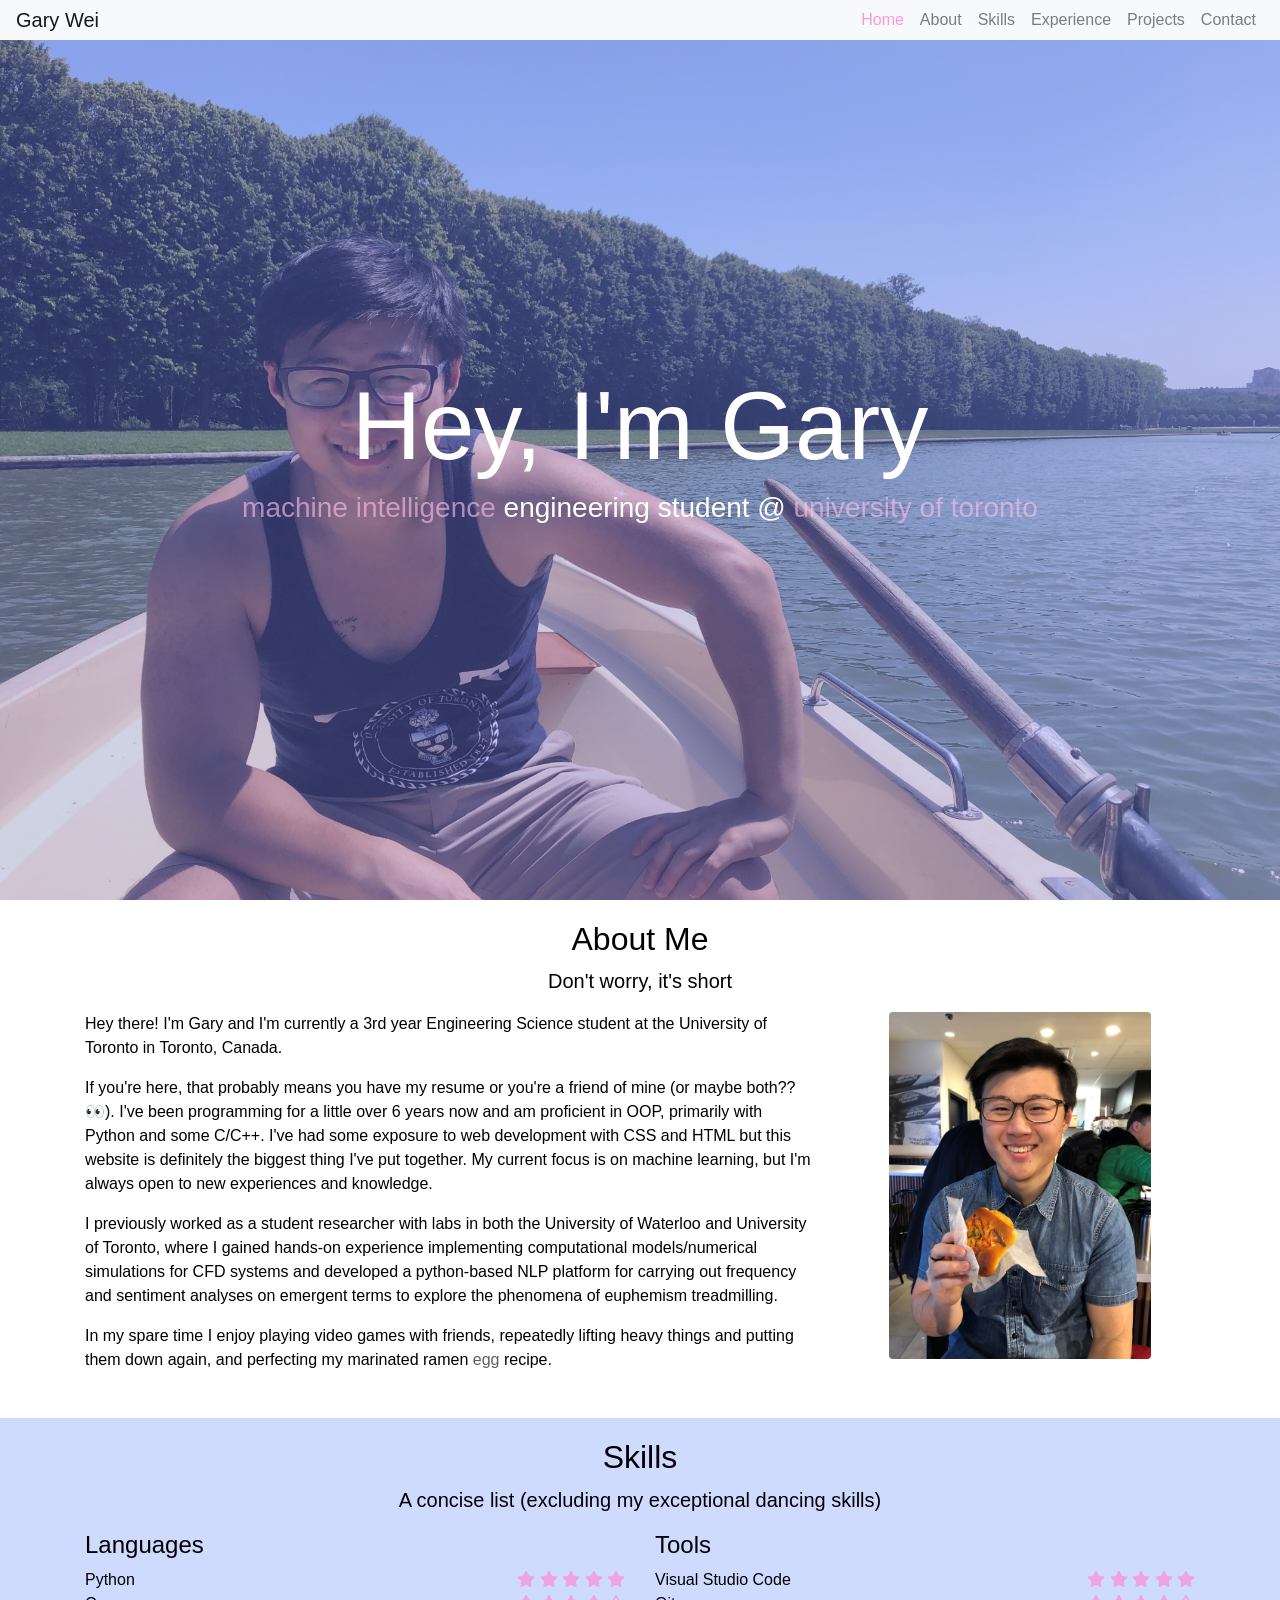
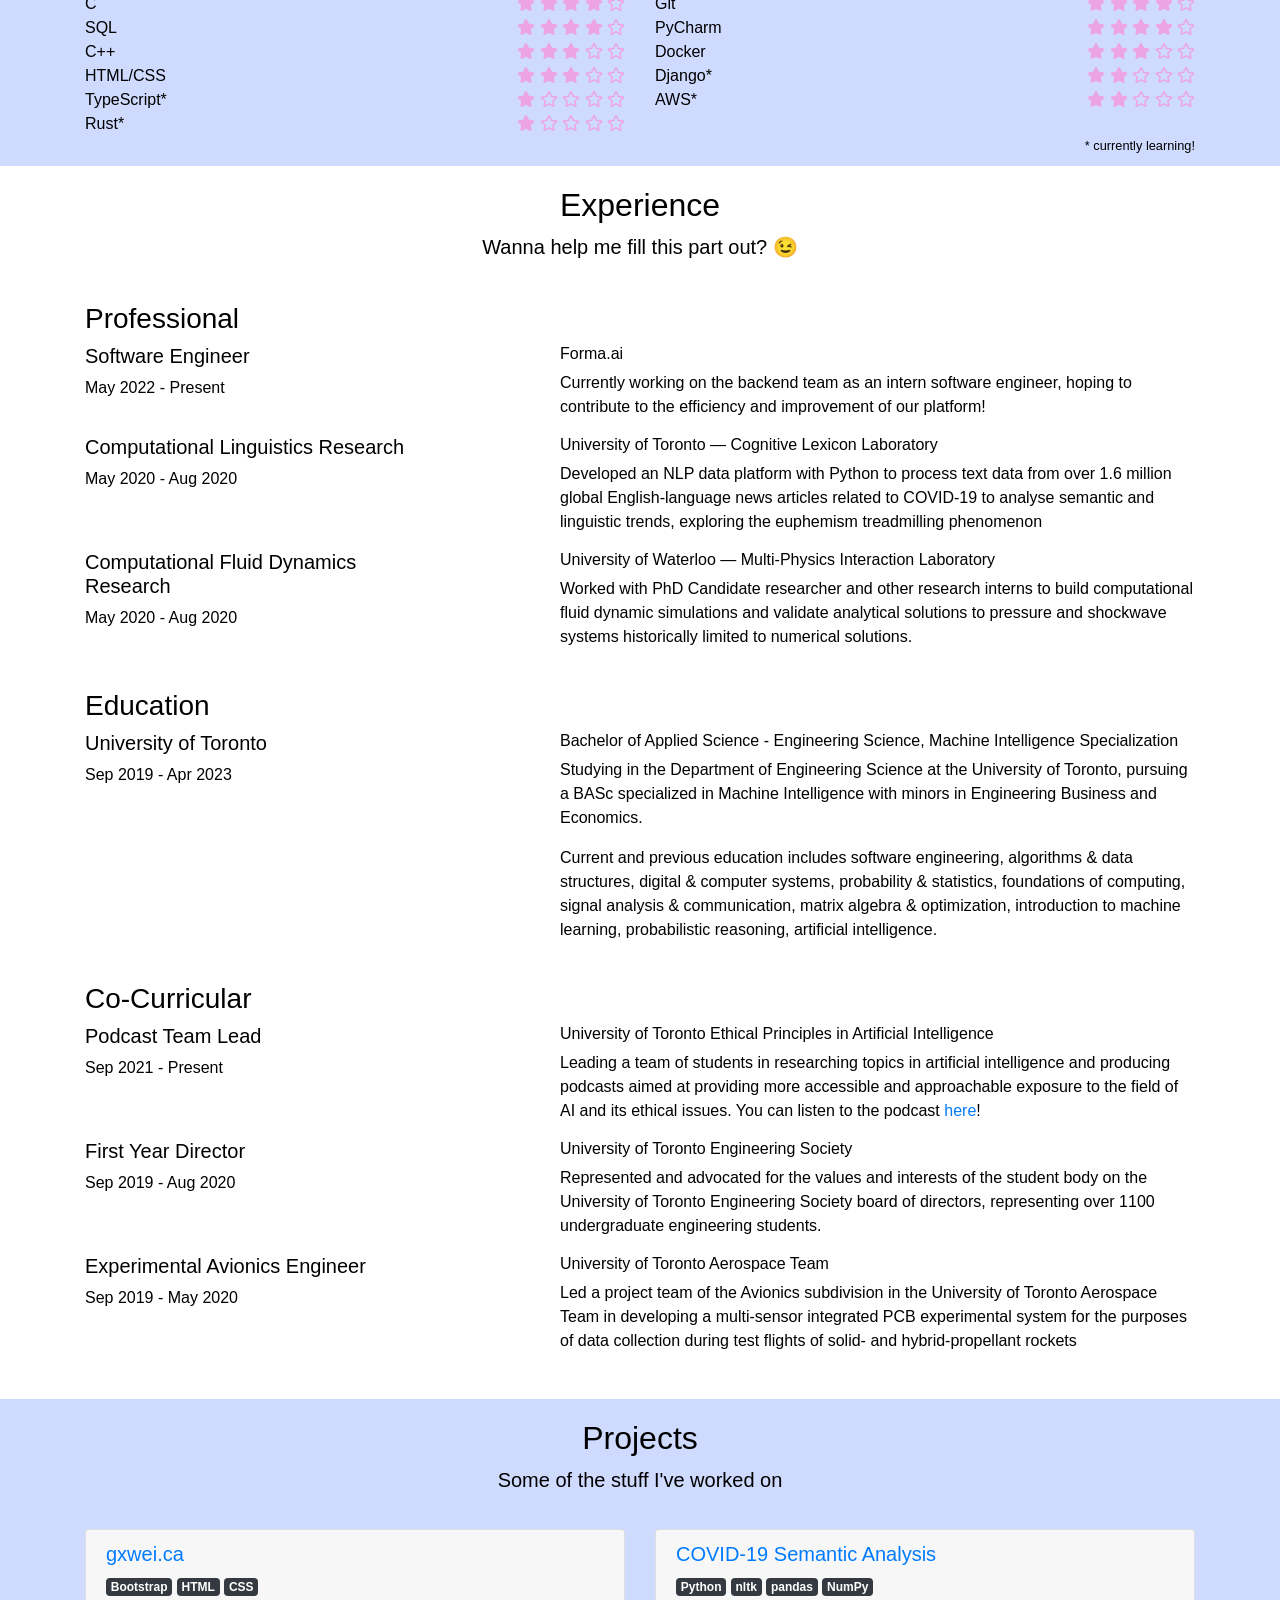
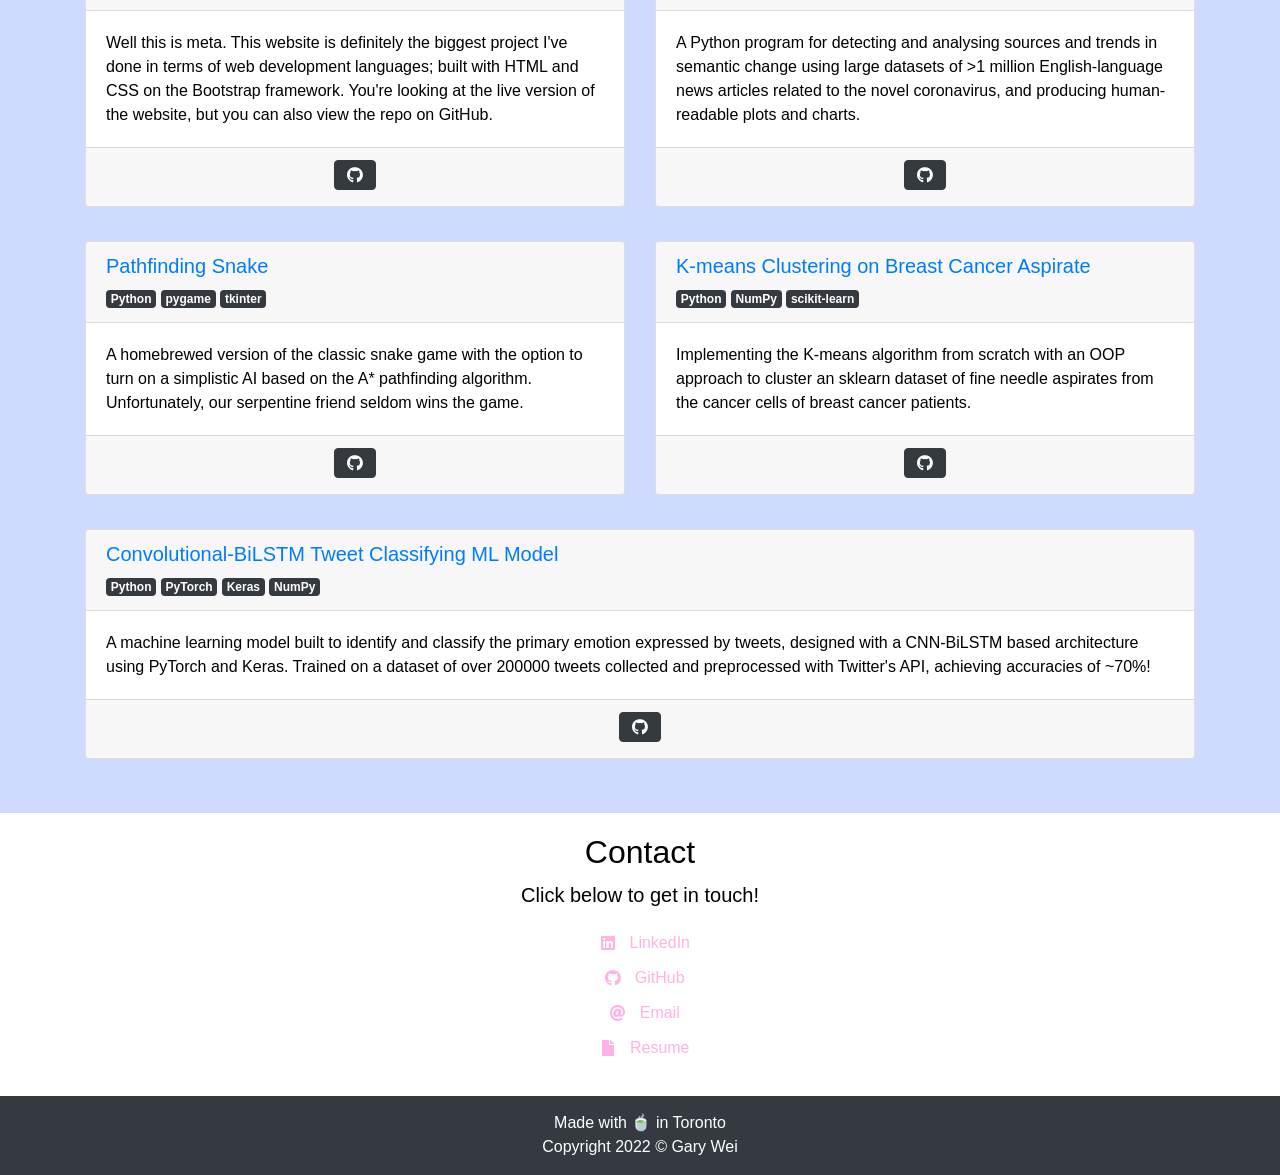
==== index.html @ 9d5b064c "egg test" ====
<html lang="en">

<head>
    <meta charset="utf-8">
    <meta name="viewport" content="width=device-width, initial-scale=1, shrink-to-fit=no">

    <link rel="stylesheet" href="https://stackpath.bootstrapcdn.com/bootstrap/4.4.1/css/bootstrap.min.css" integrity="sha384-Vkoo8x4CGsO3+Hhxv8T/Q5PaXtkKtu6ug5TOeNV6gBiFeWPGFN9MuhOf23Q9Ifjh" crossorigin="anonymous">

    <link rel="stylesheet" href="https://use.fontawesome.com/releases/v5.12.1/css/all.css" integrity="sha384-v8BU367qNbs/aIZIxuivaU55N5GPF89WBerHoGA4QTcbUjYiLQtKdrfXnqAcXyTv" crossorigin="anonymous">
    <link rel="stylesheet" type="text/css" href="style.css">
    <link rel="icon" href="assets/images/icon.png">
    <script type="text/javascript">
        window.onload = function() {
            $('.nav-link').click(function(){    
                var divId = $(this).attr('href');
                $('html, body').animate({
                    scrollTop: $(divId).offset().top - 54
                }, 1);
            });
            return false;
          }
    </script>
    <title>Gary Wei</title>
</head>

<body data-spy="scroll" data-target=".navbar" data-offset="80" class="vsc-initialized">
    <!-- NAVBAR -->

    <nav class="navbar navbar-light bg-light fixed-top navbar-expand-sm py-0" id="navbar">
        <a class="navbar-brand" href="#home">Gary Wei</a>

        <button class="navbar-toggler ml-auto custom-toggler" style="border-color: #cccccc00;" type="button" data-toggle="collapse" data-target="#navbarMenuContent" aria-controls="navbarSupportedContent" aria-expanded="false" aria-label="Toggle navigation">
            <span class="navbar-toggler-icon"></span>
        </button>

        <div class="collapse navbar-collapse" id="navbarMenuContent">
            <ul class="navbar-nav ml-auto">
                <li class="nav-item" data-toggle="collapse" data-target=".navbar-collapse.show">
                    <a class="nav-link active" href="#home">Home</a>
                </li>
                <li class="nav-item" data-toggle="collapse" data-target=".navbar-collapse.show">
                    <a class="nav-link" href="#about">About</a>
                </li>
                <li class="nav-item" data-toggle="collapse" data-target=".navbar-collapse.show">
                    <a class="nav-link" href="#skills">Skills</a>
                </li>
                <li class="nav-item" data-toggle="collapse" data-target=".navbar-collapse.show">
                    <a class="nav-link" href="#experience">Experience</a>
                </li>
                <li class="nav-item" data-toggle="collapse" data-target=".navbar-collapse.show">
                    <a class="nav-link" href="#projects">Projects</a>
                </li>
                <li class="nav-item" data-toggle="collapse" data-target=".navbar-collapse.show">
                    <a class="nav-link" href="#contact">Contact</a>
                </li>
            </ul>
        </div>
    </nav>

    <!-- HOME -->
    <div class="jumbotron-fluid text-center vh-100 d-flex align-items-center" id="home">
        <div class="container">
            <h1 class="display-1">Hey, I'm Gary</h1>
            <h3><a href="https://engsci.utoronto.ca/program/majors/machine-intelligence/" target="_blank">machine intelligence
            </a> engineering student @ <a href="https://www.utoronto.ca/" target="_blank">university of toronto</a></h3>
        </div>
    </div>
    
    <!-- ABOUT -->
    <div class="background-white">
        <div class="spacer background-white"></div>
        <div class="container content-container" id="about">
            <h2 class="text-center">About Me</h2>
            <p class="lead text-center" id="about-blurb">Don't worry, it's short</p>

            <div class="row">
                <div class="col-md-8">
                    <p>
                        Hey there! I'm Gary and I'm currently a 3rd year
                        Engineering Science student at the University of Toronto in Toronto, Canada.
                    </p>
                    <p>
                        If you're here, that probably means you have my resume or you're a 
                        friend of mine (or maybe both?? 👀). I've been programming for a little 
                        over 6 years now and am proficient in OOP, primarily with Python and some C/C++.
                        I've had some exposure to web development with CSS and HTML but this 
                        website is definitely the biggest thing I've put together. My current focus
                        is on machine learning, but I'm always open to new experiences and knowledge.
                    </p>
                    <p>
                        I previously worked as a student researcher with labs in both the University 
                        of Waterloo and University of Toronto, where I gained hands-on experience 
                        implementing computational models/numerical simulations for CFD systems and 
                        developed a python-based NLP platform for carrying out frequency and sentiment
                        analyses on emergent terms to explore the phenomena of euphemism treadmilling.
                    </p>
                    <p id="egg_text">
                        In my spare time I enjoy playing video games with friends, repeatedly 
                        lifting heavy things and putting them down again, and perfecting my marinated
                        ramen 
                        <a title="egg" href="egg">
                            egg
                        </a> 
                        recipe.
                    </p>
                </div>
                
                <div class="col-md-4">
                    <img class="img-fluid rounded mx-auto d-block" src="assets/images/me.jpg" alt="Me" width="75%">
                </div>
            </div>
        </div>
    </div>
    
    <!-- SKILLS -->
    <div class="background-offwhite">
        <div class="spacer background-offwhite"></div>
        <div class="container content-container" id="skills">
            <h2 class="text-center">Skills</h2>
            <p class="lead text-center" id="skills-blurb">A concise list (excluding my exceptional dancing skills)</p>
            
            <div class="row">
                <div class="col-md-6">
                    <h4>Languages</h4>
                    <ul>
                        <li>Python
                            <span class="skills-stars">
                                <i class="fas fa-star"></i>
                                <i class="fas fa-star"></i>
                                <i class="fas fa-star"></i>
                                <i class="fas fa-star"></i>
                                <i class="fas fa-star"></i>
                            </span>
                        </li>
                        <li>C
                            <span class="skills-stars">
                                <i class="fas fa-star"></i>
                                <i class="fas fa-star"></i>
                                <i class="fas fa-star"></i>
                                <i class="fas fa-star"></i>
                                <i class="far fa-star"></i>
                            </span>
                        </li>
                        <li>SQL
                            <span class="skills-stars">
                                <i class="fas fa-star"></i>
                                <i class="fas fa-star"></i>
                                <i class="fas fa-star"></i>
                                <i class="fas fa-star"></i>
                                <i class="far fa-star"></i>
                            </span>
                        </li>
                        <li>C++
                            <span class="skills-stars">
                                <i class="fas fa-star"></i>
                                <i class="fas fa-star"></i>
                                <i class="fas fa-star"></i>
                                <i class="far fa-star"></i>
                                <i class="far fa-star"></i>
                            </span>
                        </li>
                        <li>HTML/CSS
                            <span class="skills-stars">
                                <i class="fas fa-star"></i>
                                <i class="fas fa-star"></i>
                                <i class="fas fa-star"></i>
                                <i class="far fa-star"></i>
                                <i class="far fa-star"></i>
                            </span>
                        </li>
                        <li>TypeScript*
                            <span class="skills-stars">
                                <i class="fas fa-star"></i>
                                <i class="far fa-star"></i>
                                <i class="far fa-star"></i>
                                <i class="far fa-star"></i>
                                <i class="far fa-star"></i>
                            </span>
                        </li>
                        <li>Rust*
                            <span class="skills-stars">
                                <i class="fas fa-star"></i>
                                <i class="far fa-star"></i>
                                <i class="far fa-star"></i>
                                <i class="far fa-star"></i>
                                <i class="far fa-star"></i>
                            </span>
                        </li>
                    </ul>
                </div>
                <div class="col-md-6">
                    <h4>Tools</h4>
                    <ul>
                        <li>Visual Studio Code
                            <span class="skills-stars">
                                <i class="fas fa-star"></i>
                                <i class="fas fa-star"></i>
                                <i class="fas fa-star"></i>
                                <i class="fas fa-star"></i>
                                <i class="fas fa-star"></i>
                            </span>
                        </li>
                        <li>Git
                            <span class="skills-stars">
                                <i class="fas fa-star"></i>
                                <i class="fas fa-star"></i>
                                <i class="fas fa-star"></i>
                                <i class="fas fa-star"></i>
                                <i class="far fa-star"></i>
                            </span>
                        </li>
                        <li>PyCharm
                            <span class="skills-stars">
                                <i class="fas fa-star"></i>
                                <i class="fas fa-star"></i>
                                <i class="fas fa-star"></i>
                                <i class="fas fa-star"></i>
                                <i class="far fa-star"></i>
                            </span>
                        </li>
                        <li>Docker
                            <span class="skills-stars">
                                <i class="fas fa-star"></i>
                                <i class="fas fa-star"></i>
                                <i class="fas fa-star"></i>
                                <i class="far fa-star"></i>
                                <i class="far fa-star"></i>
                            </span>
                        </li>
                        <li>Django*
                            <span class="skills-stars">
                                <i class="fas fa-star"></i>
                                <i class="fas fa-star"></i>
                                <i class="far fa-star"></i>
                                <i class="far fa-star"></i>
                                <i class="far fa-star"></i>
                            </span>
                        </li>
                        <li>AWS*
                            <span class="skills-stars">
                                <i class="fas fa-star"></i>
                                <i class="fas fa-star"></i>
                                <i class="far fa-star"></i>
                                <i class="far fa-star"></i>
                                <i class="far fa-star"></i>
                            </span>
                        </li>
                    </ul>
                </div>
            </div>
            <small class="float-right">* currently learning!</small>
        </div>
    </div>
    
    <!-- EXPERIENCE -->
    <div class="background-white">
        <div class="spacer background-white"></div>
        <div class="container content-container" id="experience">
            <!-- <h1> </h1>
            <h2> </h2> -->
            <h2 class="text-center">Experience</h2>
            <p class="lead text-center" id="experience-blurb">Wanna help me fill this part out? 😉</p>
            
            <br>
            <h3>Professional</h3>
            <div class="row">
                <div class="col-4">
                    <h5>Software Engineer</h5>
                    <p>May 2022 - Present</p>
                </div>
                <div class="col-1"></div>
                <div class="col-7">
                    <h6>Forma.ai</h6>
                    <p>
                        Currently working on the backend team as an intern software engineer, hoping to contribute to the efficiency and improvement of our platform!
                    </p>
                </div>
            </div>
            <div class="row">
                <div class="col-4">
                    <h5>Computational Linguistics Research</h5>
                    <p>May 2020 - Aug 2020</p>
                </div>
                <div class="col-1"></div>
                <div class="col-7">
                    <h6>University of Toronto — Cognitive Lexicon Laboratory</h6>
                    <p>
                        Developed an NLP data platform with Python to process text data 
                        from over 1.6 million global English-language news articles related to 
                        COVID-19 to analyse semantic and linguistic trends, exploring the euphemism
                        treadmilling phenomenon
                    </p>
                </div>
            </div>
            <div class="row">
                <div class="col-4">
                    <h5>Computational Fluid Dynamics Research</h5>
                    <p>May 2020 - Aug 2020</p>
                </div>
                <div class="col-1"></div>
                <div class="col-7">
                    <h6>University of Waterloo — Multi-Physics Interaction Laboratory</h6>
                    <p>
                        Worked with PhD Candidate researcher and other research interns to build 
                        computational fluid dynamic simulations and validate analytical solutions 
                        to pressure and shockwave systems historically limited to numerical solutions.
                    </p>
                </div>
            </div>
            
            <br>
            <h3>Education</h3>
            <div class="row">
                <div class="col-4">
                    <h5>University of Toronto</h5>
                    <p>Sep 2019 - Apr 2023</p>
                </div>
                <div class="col-1"></div>
                <div class="col-7">
                    <h6>Bachelor of Applied Science - Engineering Science, Machine Intelligence Specialization</h6>
                    <p>
                        Studying in the Department of Engineering Science at the University of 
                        Toronto, pursuing a BASc specialized in Machine Intelligence with minors in Engineering Business and Economics.
                    </p>
                    <P>    
                        Current and previous education includes software engineering,
                        algorithms & data structures, digital & computer systems, probability & statistics, foundations of computing, signal analysis & communication, matrix algebra & optimization, introduction to machine learning, probabilistic reasoning, artificial intelligence.
                    </p>
                </div>
            </div>

            <br>
            <h3>Co-Curricular</h3>
            <div class="row">
                <div class="col-4">
                    <h5>Podcast Team Lead</h5>
                    <p>Sep 2021 - Present</p>
                </div>
                <div class="col-1"></div>
                <div class="col-7">
                    <h6>University of Toronto Ethical Principles in Artificial Intelligence</h6>
                    <p>
                        Leading a team of students in researching topics in artificial intelligence and producing podcasts aimed at providing more accessible  and approachable exposure to the field of AI and its ethical issues. You can listen to the podcast <a href="https://anchor.fm/epai2">here</a>!
                    </p>
                </div>
            </div>
            <div class="row">
                <div class="col-4">
                    <h5>First Year Director</h5>
                    <p>Sep 2019 - Aug 2020</p>
                </div>
                <div class="col-1"></div>
                <div class="col-7">
                    <h6>University of Toronto Engineering Society</h6>
                    <p>
                        Represented and advocated for the values and interests of the student 
                        body on the University of Toronto Engineering Society board of directors, 
                        representing over 1100 undergraduate engineering students.
                    </p>
                </div>
            </div>
            <div class="row">
                <div class="col-4">
                    <h5>Experimental Avionics Engineer</h5>
                    <p>Sep 2019 - May 2020</p>
                </div>
                <div class="col-1"></div>
                <div class="col-7">
                    <h6>University of Toronto Aerospace Team</h6>
                    <p>
                        Led a project team of the Avionics subdivision in the University of Toronto 
                        Aerospace Team in developing a multi-sensor integrated PCB experimental 
                        system for the purposes of data collection during test flights of solid- 
                        and hybrid-propellant rockets
                    </p>
                </div>
            </div>
        </div>
    </div>
    
    <!-- PROJECTS -->
    <div class="background-offwhite">
        <div class="spacer background-offwhite"></div>
        <div class="container content-container" id="projects">
            <h2 class="text-center">Projects</h2>
            <p class="lead text-center" id="projects-blurb">Some of the stuff I've worked on</p>

                <br>
                <div class="row">
                    <div class="col-md">
                        <div class="classWithPad">
                            <div class="card">
                                <div class="card-header">
                                    <h5><a href="https://github.com/g-x-w/gxwei-ca">gxwei.ca</a></h5>
                                    <span class="badge badge-dark">Bootstrap</span>
                                    <span class="badge badge-dark">HTML</span>
                                    <span class="badge badge-dark">CSS</span>
                                </div>
                                <div class="card-body">
                                    <p class="card-text"> 
                                        Well this is meta. This website is definitely the biggest project
                                        I've done in terms of web development languages; built with HTML and CSS 
                                        on the Bootstrap framework. You're looking at the live version of the 
                                        website, but you can also view the repo on GitHub.
                                    </p>
                                </div>
                                <div class="card-footer">
                                    <p class="text-center">
                                        <a class="btn btn-dark" role="button" title="GitHub" href="https://https://github.com/g-x-w/gxwei-ca" target="_blank">
                                            <i class="fab fa-github"></i>
                                        </a>
                                    </p>
                                </div>
                            </div>
                        </div>
                    </div>
                    <br>
                    <div class="col-md">
                        <div class="classWithPad">
                            <div class="card">
                                <div class="card-header">
                                    <h5><a href="https://github.com/g-x-w/semantic_change_ID">COVID-19 Semantic Analysis</a></h5>
                                    <span class="badge badge-dark">Python</span>
                                    <span class="badge badge-dark">nltk</span>
                                    <span class="badge badge-dark">pandas</span>
                                    <span class="badge badge-dark">NumPy</span>
                                </div>
                                <div class="card-body">
                                    <p class="card-text"> 
                                        A Python program for detecting and analysing sources and trends
                                        in semantic change using large datasets of >1 million English-language
                                        news articles related to the novel coronavirus, and producing human-readable
                                        plots and charts.
                                        
                                    </p>
                                </div>
                                <div class="card-footer">
                                    <p class="text-center">
                                        <a class="btn btn-dark" role="button" title="GitHub" href="https://github.com/g-x-w/semantic_change_ID" target="_blank">
                                            <i class="fab fa-github"></i>
                                        </a>
                                    </p>
                                </div>
                            </div>
                        </div>
                    </div>
                </div>
                <br>
                <div class="row">
                    <div class="col-md">
                        <div class="classWithPad">
                            <div class="card">
                                <div class="card-header">
                                    <h5><a href="https://github.com/g-x-w/snek">Pathfinding Snake</a></h5>
                                    <span class="badge badge-dark">Python</span>
                                    <span class="badge badge-dark">pygame</span>
                                    <span class="badge badge-dark">tkinter</span>
                                </div>
                                <div class="card-body">
                                    <p class="card-text"> 
                                        A homebrewed version of the classic snake game with the option 
                                        to turn on a simplistic AI based on the A* pathfinding algorithm. 
                                        Unfortunately, our serpentine friend seldom wins the game.
                                    </p>
                                </div>
                                <div class="card-footer">
                                    <p class="text-center">
                                        <a class="btn btn-dark" role="button" title="GitHub" href="https://github.com/g-x-w/snek" target="_blank">
                                            <i class="fab fa-github"></i>
                                        </a>
                                    </p>
                                </div>
                            </div>
                        </div>
                    </div>
                <!-- </div> -->
                <br>
                <!-- <div class="row"> -->
                    <div class="col-md">
                        <div class="classWithPad">
                            <div class="card">
                                <div class="card-header">
                                    <h5><a href="https://github.com/g-x-w/k-means-breast-cancer">K-means Clustering on Breast Cancer Aspirate</a></h5>
                                    <span class="badge badge-dark">Python</span>
                                    <span class="badge badge-dark">NumPy</span>
                                    <span class="badge badge-dark">scikit-learn</span>
                                </div>
                                <div class="card-body">
                                    <p class="card-text"> 
                                        Implementing the K-means algorithm from scratch with an OOP approach 
                                        to cluster an sklearn dataset of fine needle aspirates from the cancer 
                                        cells of breast cancer patients.
                                    </p>
                                </div>
                                <div class="card-footer">
                                    <p class="text-center">
                                        <a class="btn btn-dark" role="button" title="GitHub" href="https://github.com/g-x-w/k-means-breast-cancer" target="_blank">
                                            <i class="fab fa-github"></i>
                                        </a>
                                    </p>
                                </div>
                            </div>
                        </div>
                    </div>
                </div>
                <br>
                <div class="row">
                    <div class="col-md">
                        <div class="classWithPad">
                            <div class="card">
                                <div class="card-header">
                                    <h5><a href="https://github.com/g-x-w/tweet_emoclass">Convolutional-BiLSTM Tweet Classifying ML Model</a></h5>
                                    <span class="badge badge-dark">Python</span>
                                    <span class="badge badge-dark">PyTorch</span>
                                    <span class="badge badge-dark">Keras</span>
                                    <span class="badge badge-dark">NumPy</span>
                                </div>
                                <div class="card-body">
                                    <p class="card-text"> 
                                        A machine learning model built to identify and classify the primary emotion expressed by tweets, designed with a CNN-BiLSTM based architecture using PyTorch and Keras. Trained on a dataset of over 200000 tweets collected and preprocessed with Twitter's API, achieving accuracies of ~70%!
                                    </p>
                                </div>
                                <div class="card-footer">
                                    <p class="text-center">
                                        <a class="btn btn-dark" role="button" title="GitHub" href="https://github.com/g-x-w/tweet_emoclass" target="_blank">
                                            <i class="fab fa-github"></i>
                                        </a>
                                    </p>
                                </div>
                            </div>
                        </div>
                    </div>
                </div>
                <br>
                    
            </div>
        </div>
    <!-- </div> -->
    
    <!-- CONTACT -->
    <div class="background-white">
        <div class="spacer background-white"></div>
        <div class="container content-container" id="contact">
            <h2 class="text-center">Contact</h2>
            <p class="lead text-center" id="contact-blurb">Click below to get in touch!</p>
            
            <div class="text-center">
                <a title="LinkedIn" href="https://www.linkedin.com/in/gary-wei/" target="_blank">
                    <i class="fab fa-linkedin"></i>
                    LinkedIn
                </a>
                <br>
                <a title="GitHub" href="https://github.com/g-x-w" target="_blank">
                    <i class="fab fa-github"></i>
                    GitHub
                </a>
                <br>
                <a title="Email" href="mailto:gary.wei@mail.utoronto.ca" target="_blank">
                    <i class="fas fa-at"></i>
                    Email
                </a>
                <br>
                <a title="Resume" href="files/Resume.pdf" target="_blank">
                    <i class="fas fa-file"></i>
                    Resume
                </a>
            </div>
        </div>
    </div>
    
    <!-- FOOTER -->
    <footer class="bg-dark">
        <div class="text-center footer-text">
            <p>Made with 🍵 in Toronto<br>Copyright 2022 © Gary Wei</p>
        </div>
    </footer>
    
    <script src="https://code.jquery.com/jquery-3.4.1.slim.min.js" integrity="sha384-J6qa4849blE2+poT4WnyKhv5vZF5SrPo0iEjwBvKU7imGFAV0wwj1yYfoRSJoZ+n" crossorigin="anonymous"></script>
    <script src="https://cdn.jsdelivr.net/npm/popper.js@1.16.0/dist/umd/popper.min.js" integrity="sha384-Q6E9RHvbIyZFJoft+2mJbHaEWldlvI9IOYy5n3zV9zzTtmI3UksdQRVvoxMfooAo" crossorigin="anonymous"></script>
    <script src="https://stackpath.bootstrapcdn.com/bootstrap/4.4.1/js/bootstrap.min.js" integrity="sha384-wfSDF2E50Y2D1uUdj0O3uMBJnjuUD4Ih7YwaYd1iqfktj0Uod8GCExl3Og8ifwB6" crossorigin="anonymous"></script>

</body>
</html>
---- style.css ----
html {
	scroll-behavior: smooth;
	scroll-padding-top: 54px;
}

body {
	background-color: #ffffff;
	color: #ffffff;
}

#home {
	color: #ffffff;
	background: linear-gradient(rgba(110, 120, 255, 0.33), rgba(110, 120, 255, 0.33)), url("assets/images/site.jpg");
	background-position: center center;
	background-size: cover;
	background-color: #7efff9e1;
}

@media (max-width:1230px) {
	#home {
		color: #ffffff;
		background: linear-gradient(rgba(110, 120, 255, 0.33), rgba(110, 120, 255, 0.33)), url("assets/images/site.jpg");
		background-position: center center;
		background-size: cover;
		background-color: #7efff9e1;
		background-position-x: 25%;
	}
}

.spacer {
	height: 5px;
	background-color: #000000;
}

#home a {
	color: #ffbce9a1; /* main subheading */
}

#egg_text a {
	color: #000000a1; /* egg */
}

.navbar-text {
    padding-top: 2px;
    padding-bottom: 2px;
}

.active {
	color: #fc61c8a1 !important;
}

.nav-link:hover {
	color: #fc61c8a1 !important;
}

.background-white {
	background-color: #ffffff;
	color: #000000;
}

.background-offwhite{
	background-color: #b3c4ffa1;
	color: #000000;
}

.spacer {
	min-height: 0px;
	background-color: #00000000;
}

.content-container {
	padding-top: 15px;
	padding-bottom: 30px;
}

#skills ul {
	list-style-type: none;
	padding: 0;
	margin: 0;
}

.skills-stars {
	float: right;
	color: #ff85d6a1;
}

#contact a {
	color: #ff85d6a1;
}

#contact i {
	color: #ff85d6a1;
	background-color: #ffffff;
	line-height: 35px;
	text-align: center;
	vertical-align: middle;
	width: 35px;
	height: 35px;
	border-radius: 5px;
	transition-duration: 0.4s;
	-webkit-transition-duration: 0.4s;
}

#contact a:hover {
	text-decoration: none;
}

#contact a:hover i {
	color: #ffffff;
	background-color: #ff85d6a1;
}

footer {
	position: absolute;
	width: 100%;
	color: #ffffff;
}

footer p {
	margin-top: 15px;
}

.classWithPad {
	padding-top: 10px;
}

.card-footer {
	padding-bottom: 0px !important;
}

#projects-blurb {
	padding: 0px !important;
	margin: 0px !important;
}
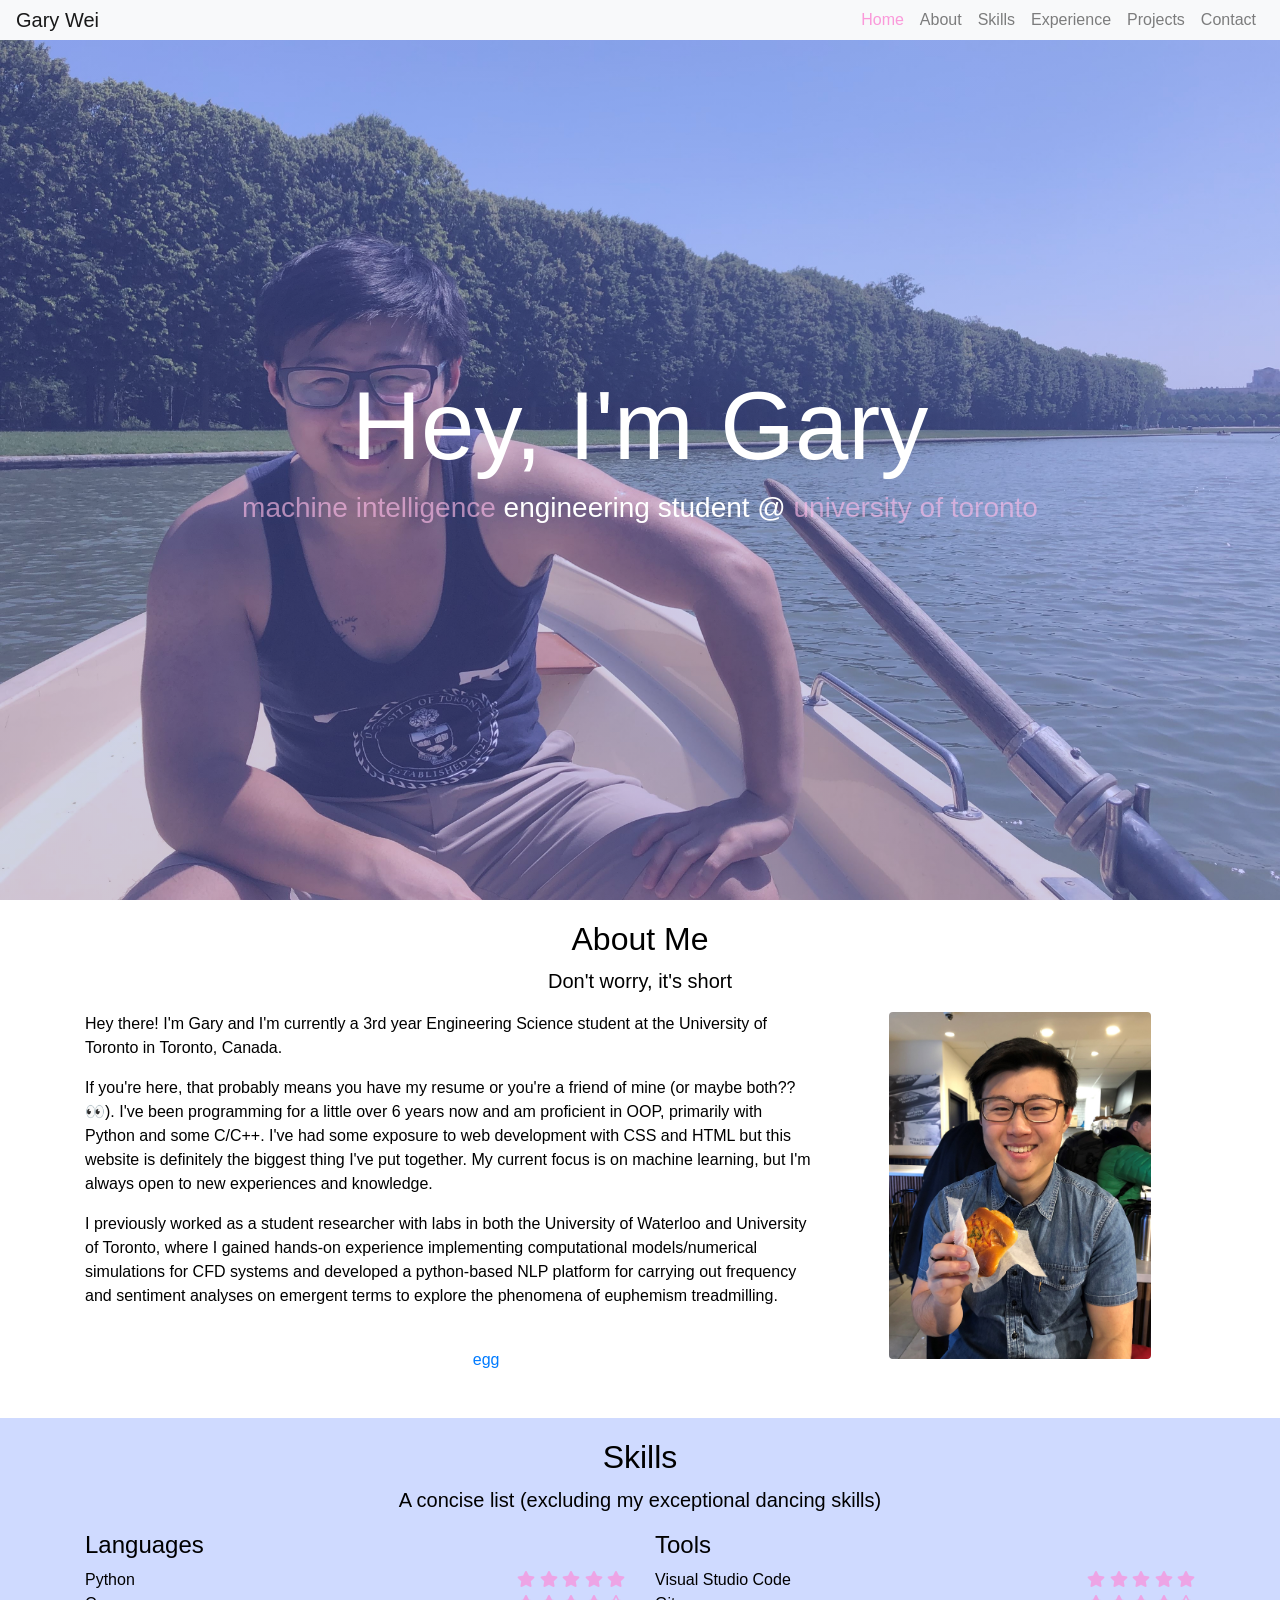
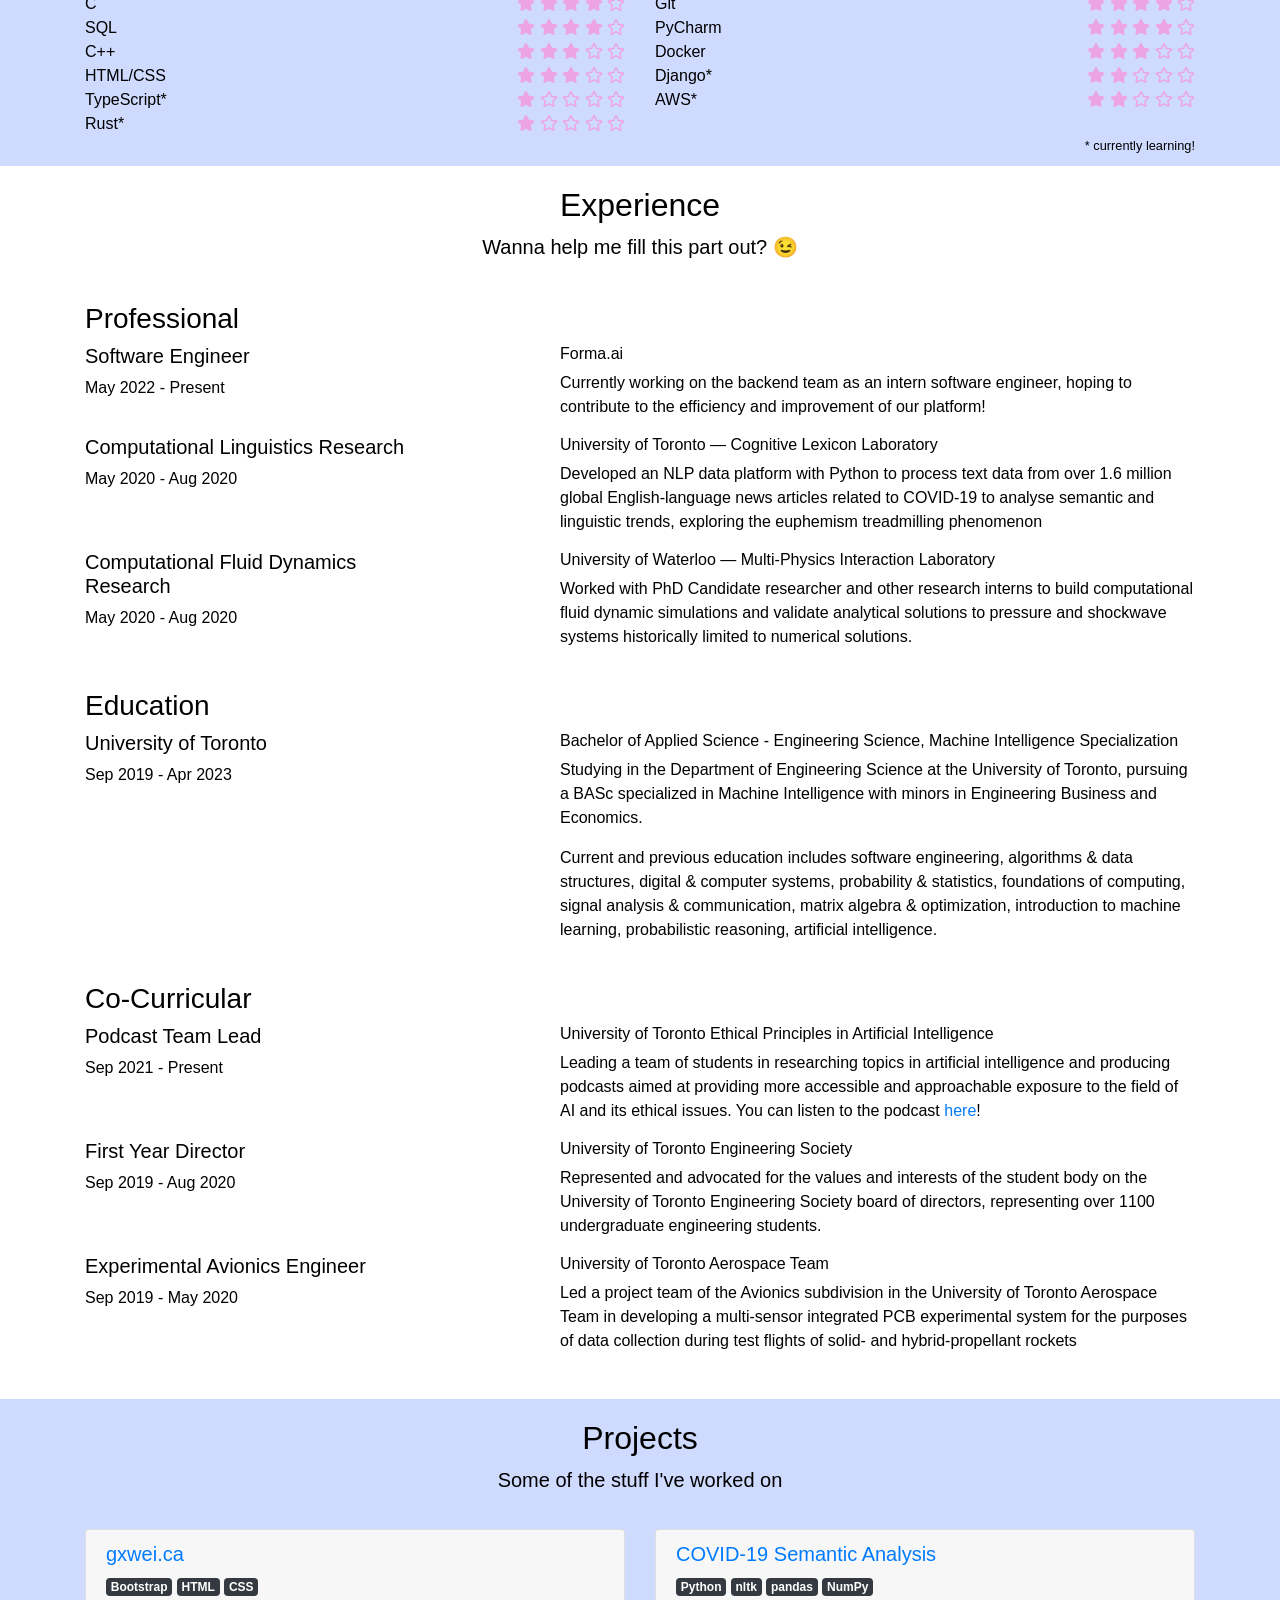
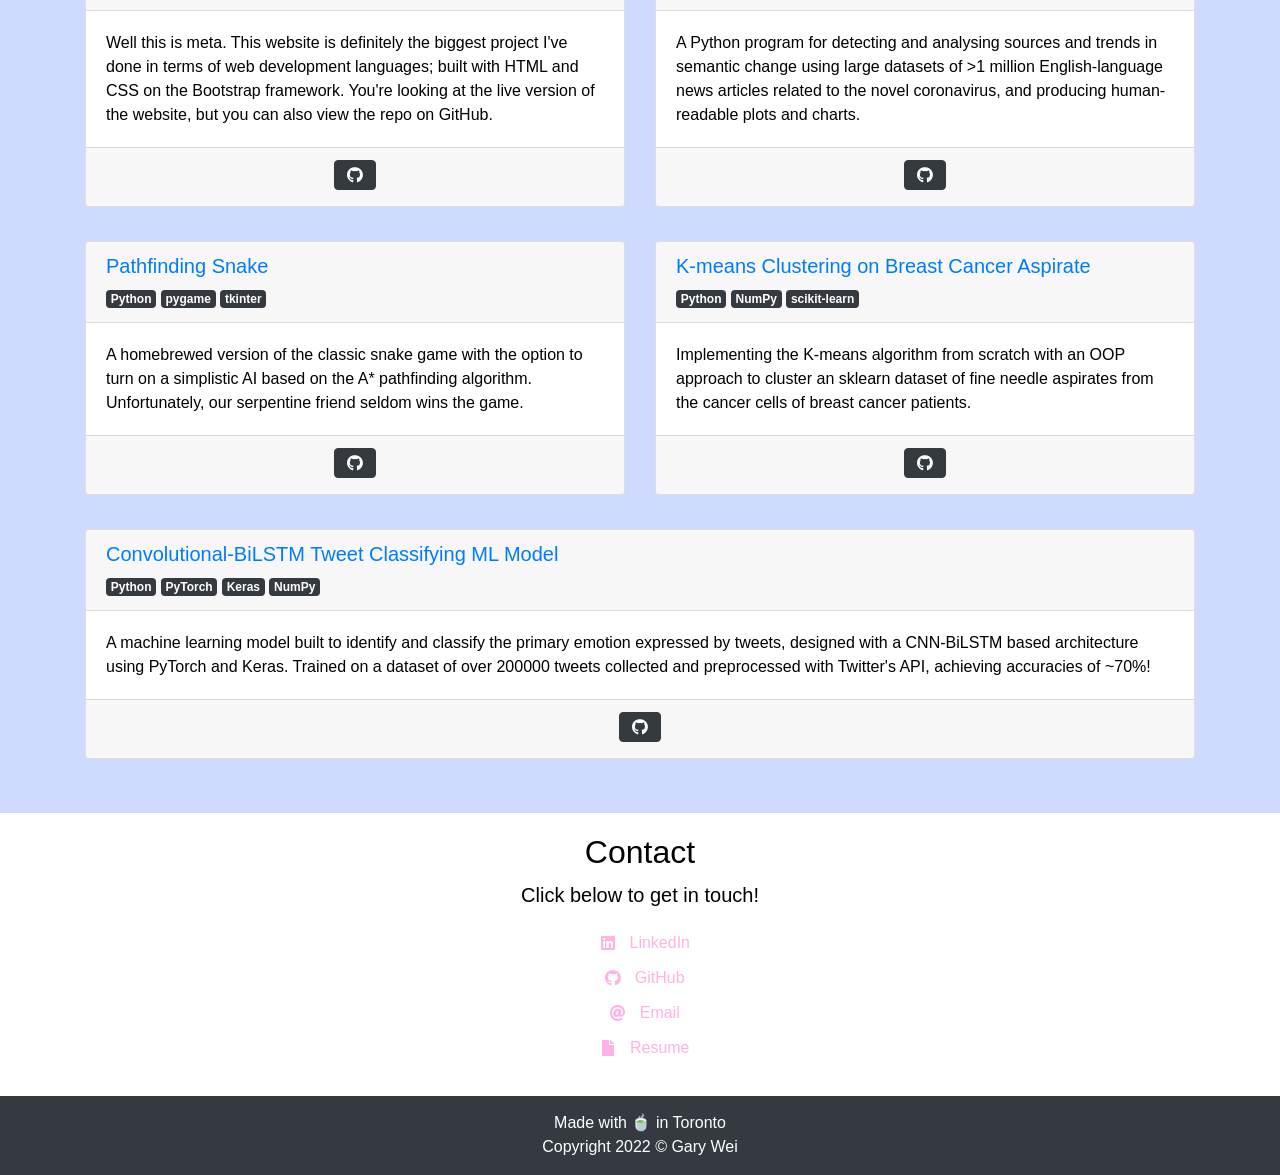
==== commit a1cd6a71: "egg test" ====
--- a/index.html
+++ b/index.html
@@ -3,9 +3,7 @@
 <head>
     <meta charset="utf-8">
     <meta name="viewport" content="width=device-width, initial-scale=1, shrink-to-fit=no">
-
     <link rel="stylesheet" href="https://stackpath.bootstrapcdn.com/bootstrap/4.4.1/css/bootstrap.min.css" integrity="sha384-Vkoo8x4CGsO3+Hhxv8T/Q5PaXtkKtu6ug5TOeNV6gBiFeWPGFN9MuhOf23Q9Ifjh" crossorigin="anonymous">
-
     <link rel="stylesheet" href="https://use.fontawesome.com/releases/v5.12.1/css/all.css" integrity="sha384-v8BU367qNbs/aIZIxuivaU55N5GPF89WBerHoGA4QTcbUjYiLQtKdrfXnqAcXyTv" crossorigin="anonymous">
     <link rel="stylesheet" type="text/css" href="style.css">
     <link rel="icon" href="assets/images/icon.png">
@@ -94,7 +92,7 @@
                         developed a python-based NLP platform for carrying out frequency and sentiment
                         analyses on emergent terms to explore the phenomena of euphemism treadmilling.
                     </p>
-                    <p id="egg_text">
+                    <p id="egg_text" style="color: #ff000000">
                         In my spare time I enjoy playing video games with friends, repeatedly 
                         lifting heavy things and putting them down again, and perfecting my marinated
                         ramen 
--- a/style.css
+++ b/style.css
@@ -36,7 +36,7 @@
 	color: #ffbce9a1; /* main subheading */
 }
 
-#egg_text a {
+egg_text a {
 	color: #000000a1; /* egg */
 }
 
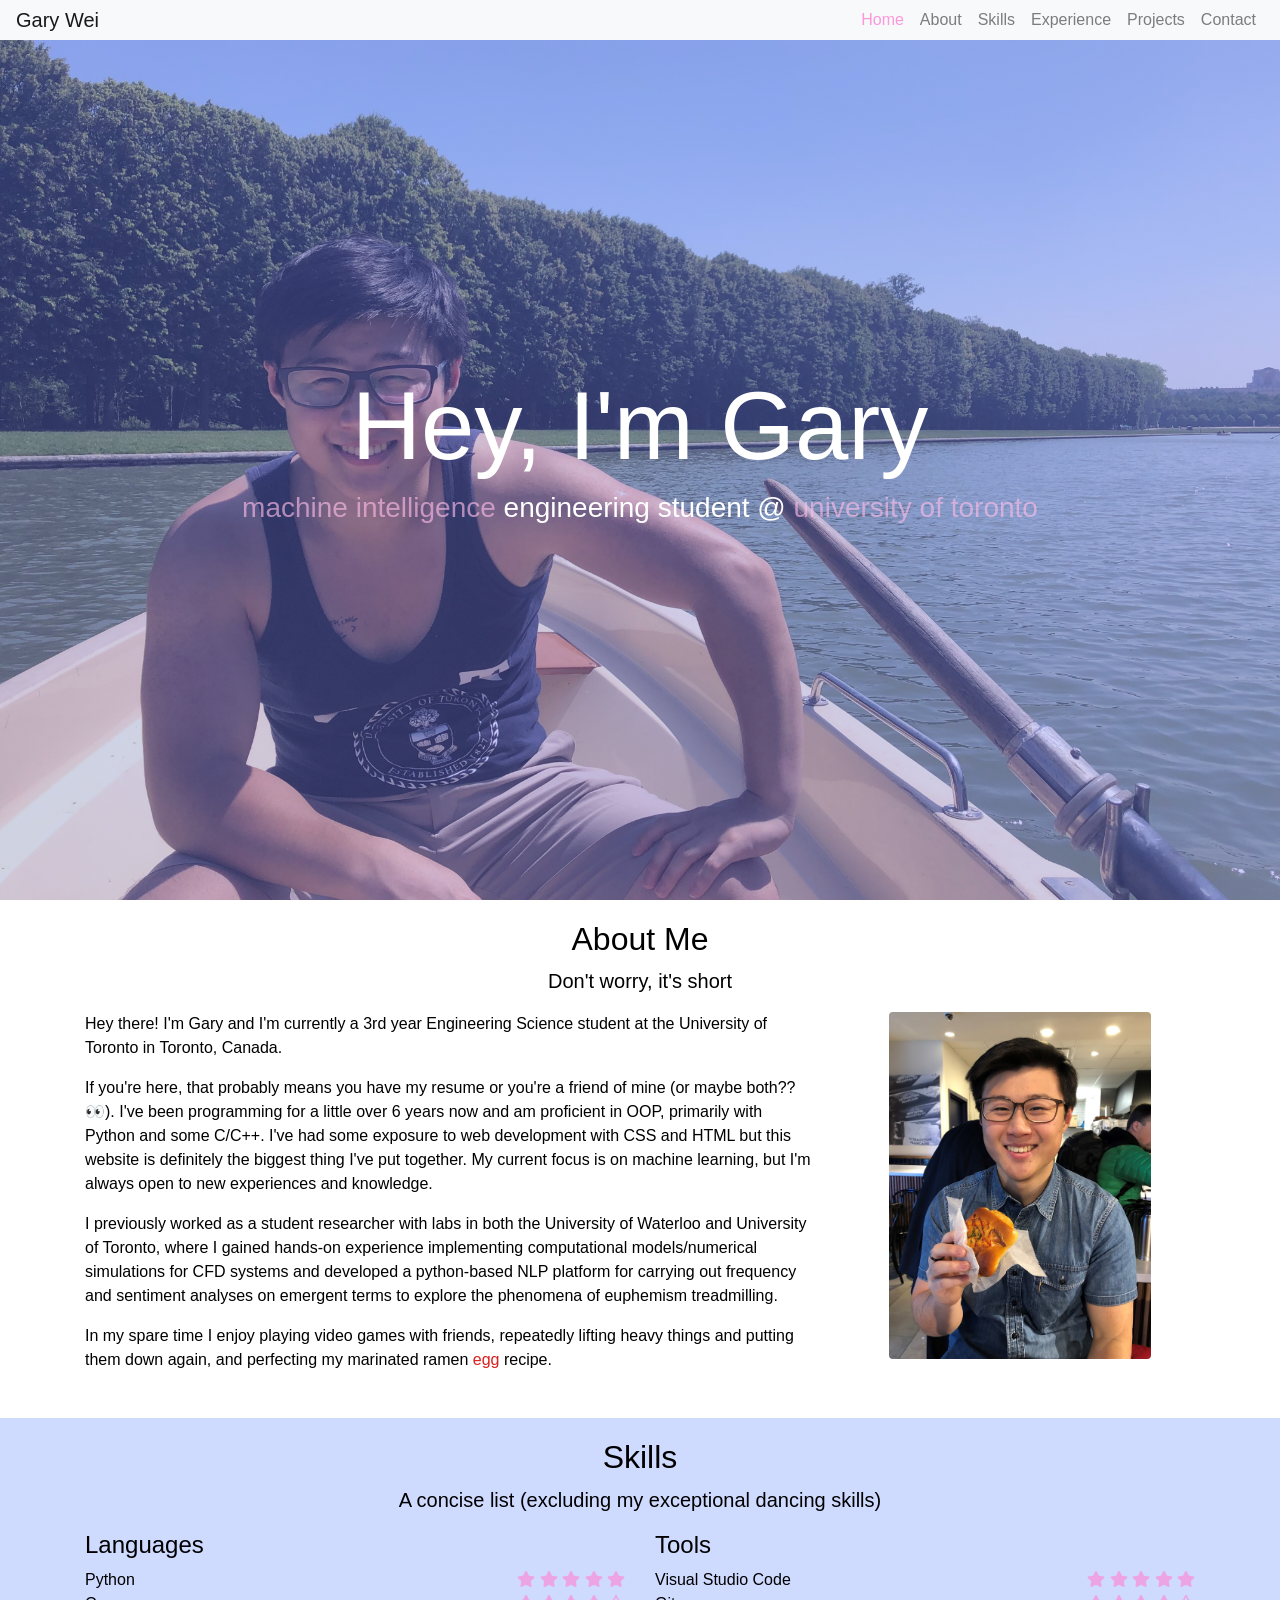
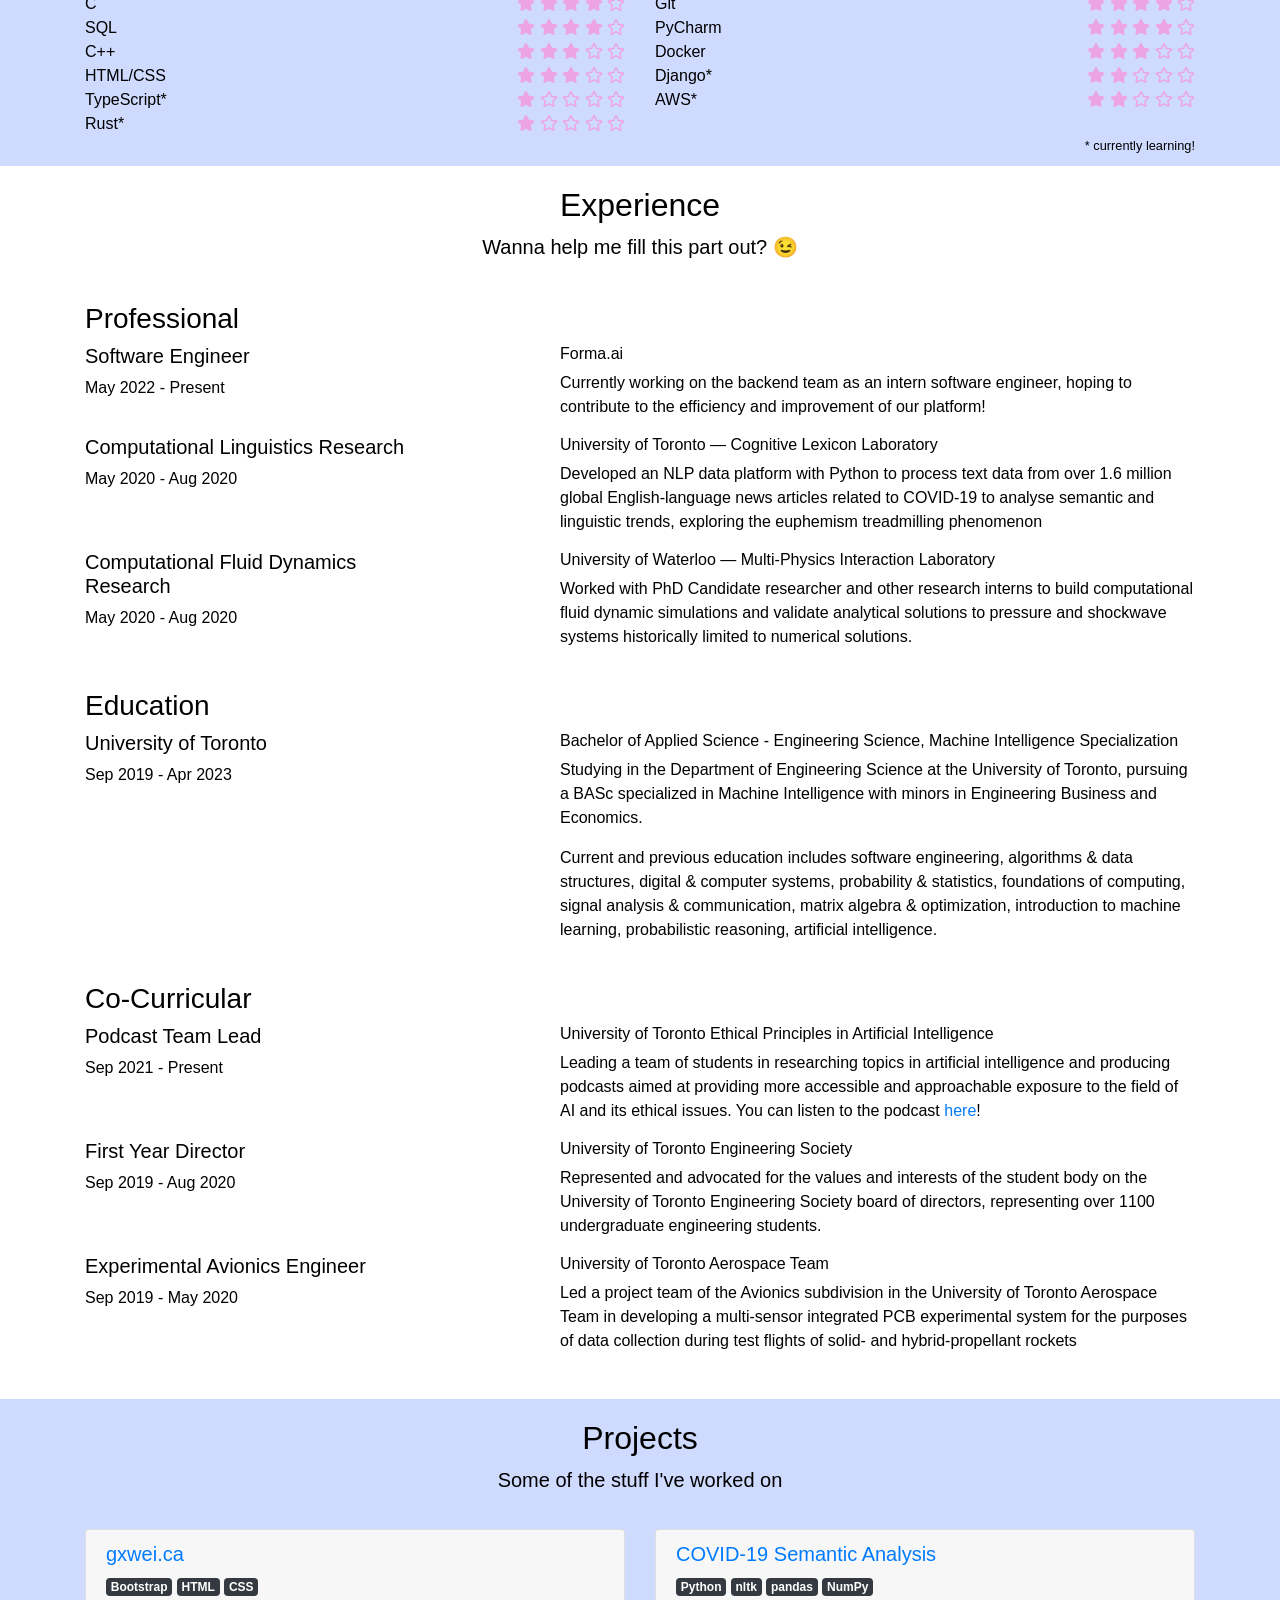
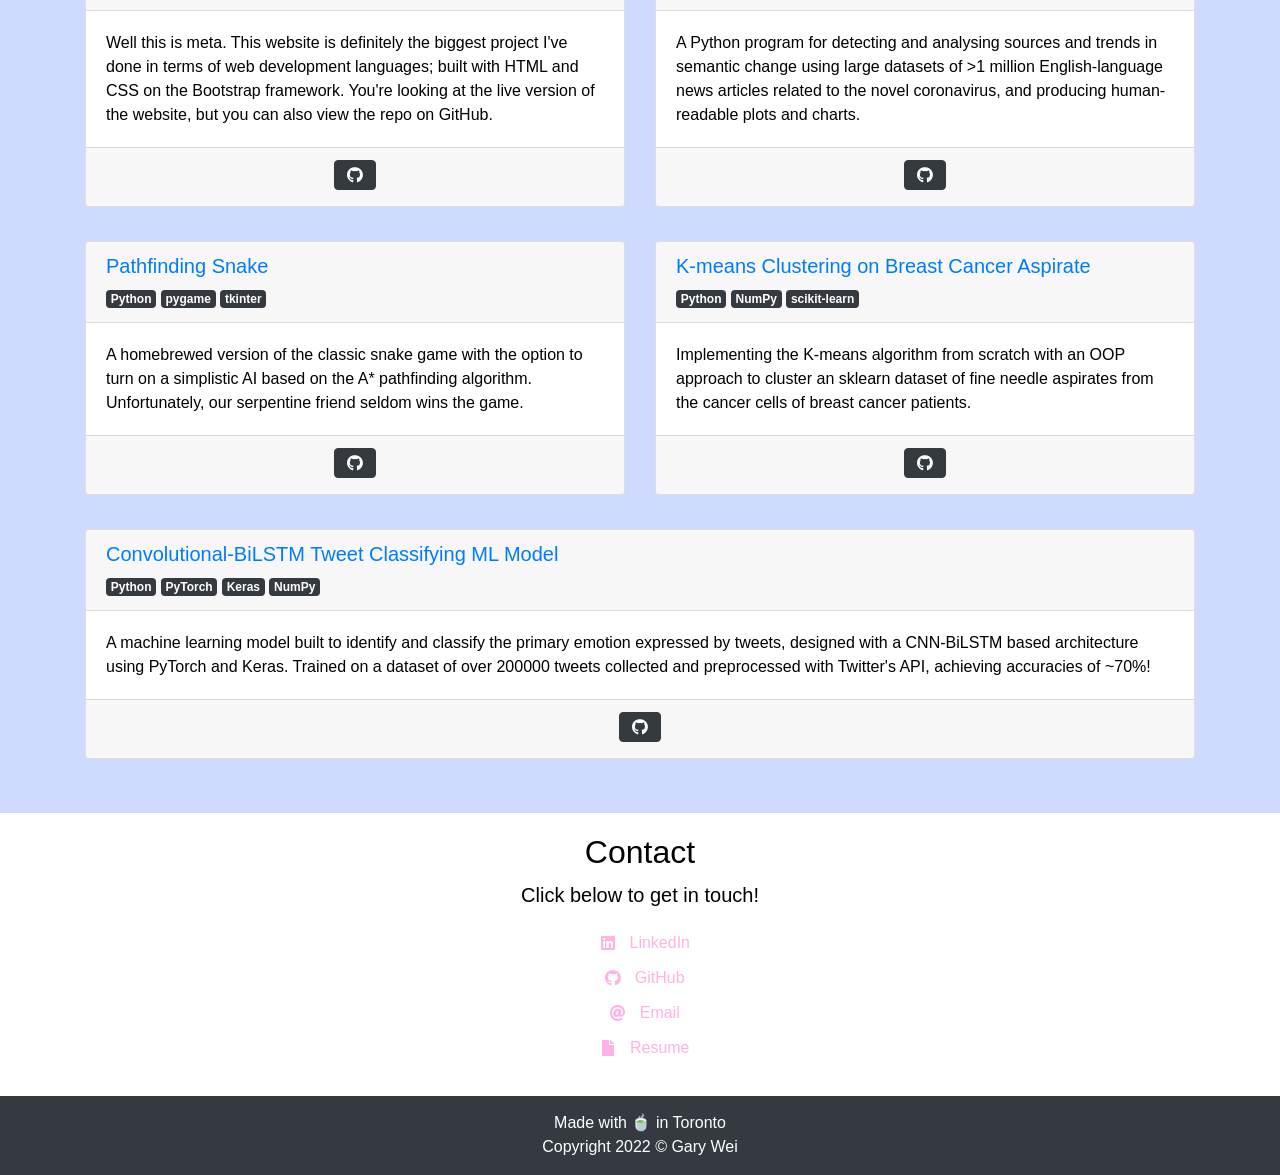
==== commit 7a959429: "egg test" ====
--- a/index.html
+++ b/index.html
@@ -92,11 +92,11 @@
                         developed a python-based NLP platform for carrying out frequency and sentiment
                         analyses on emergent terms to explore the phenomena of euphemism treadmilling.
                     </p>
-                    <p id="egg_text" style="color: #ff000000">
+                    <p id="egg_text">
                         In my spare time I enjoy playing video games with friends, repeatedly 
                         lifting heavy things and putting them down again, and perfecting my marinated
                         ramen 
-                        <a title="egg" href="egg">
+                        <a title="egg" href="egg" style="color: #db1e1e">
                             egg
                         </a> 
                         recipe.
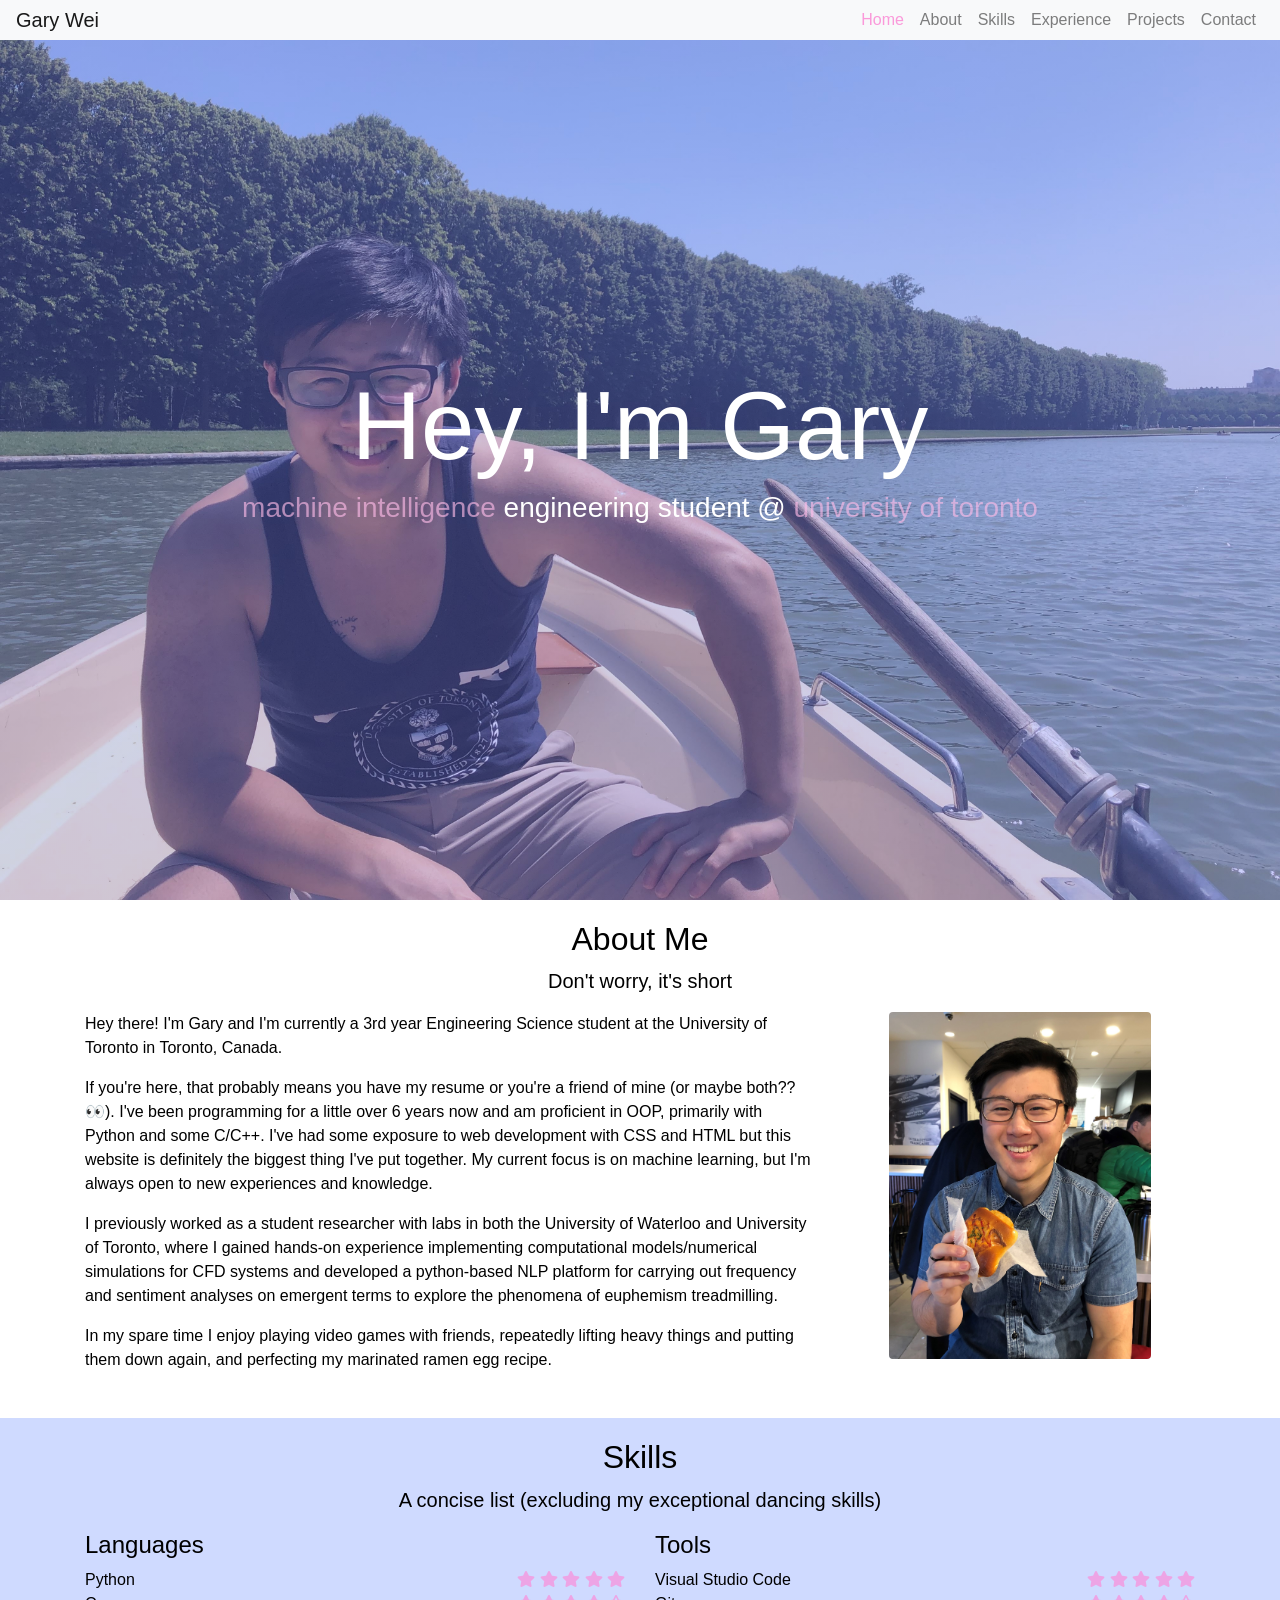
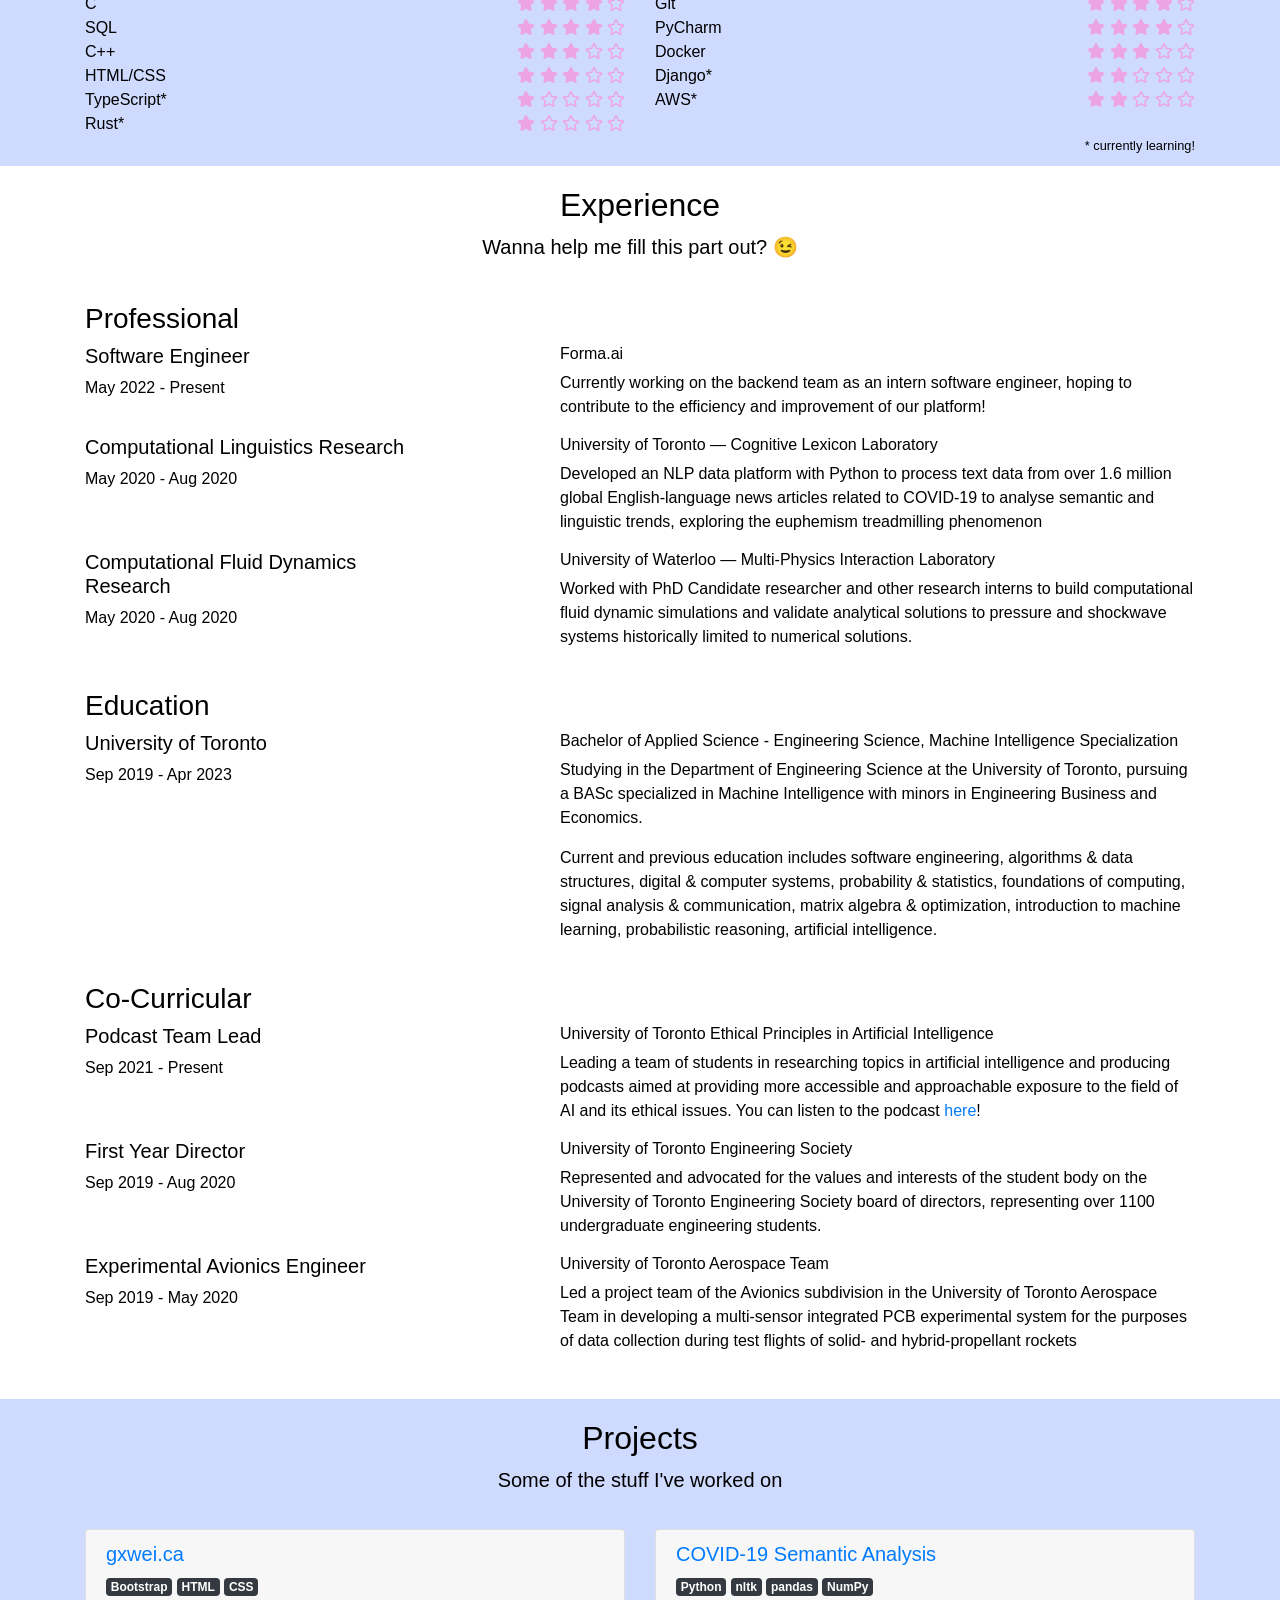
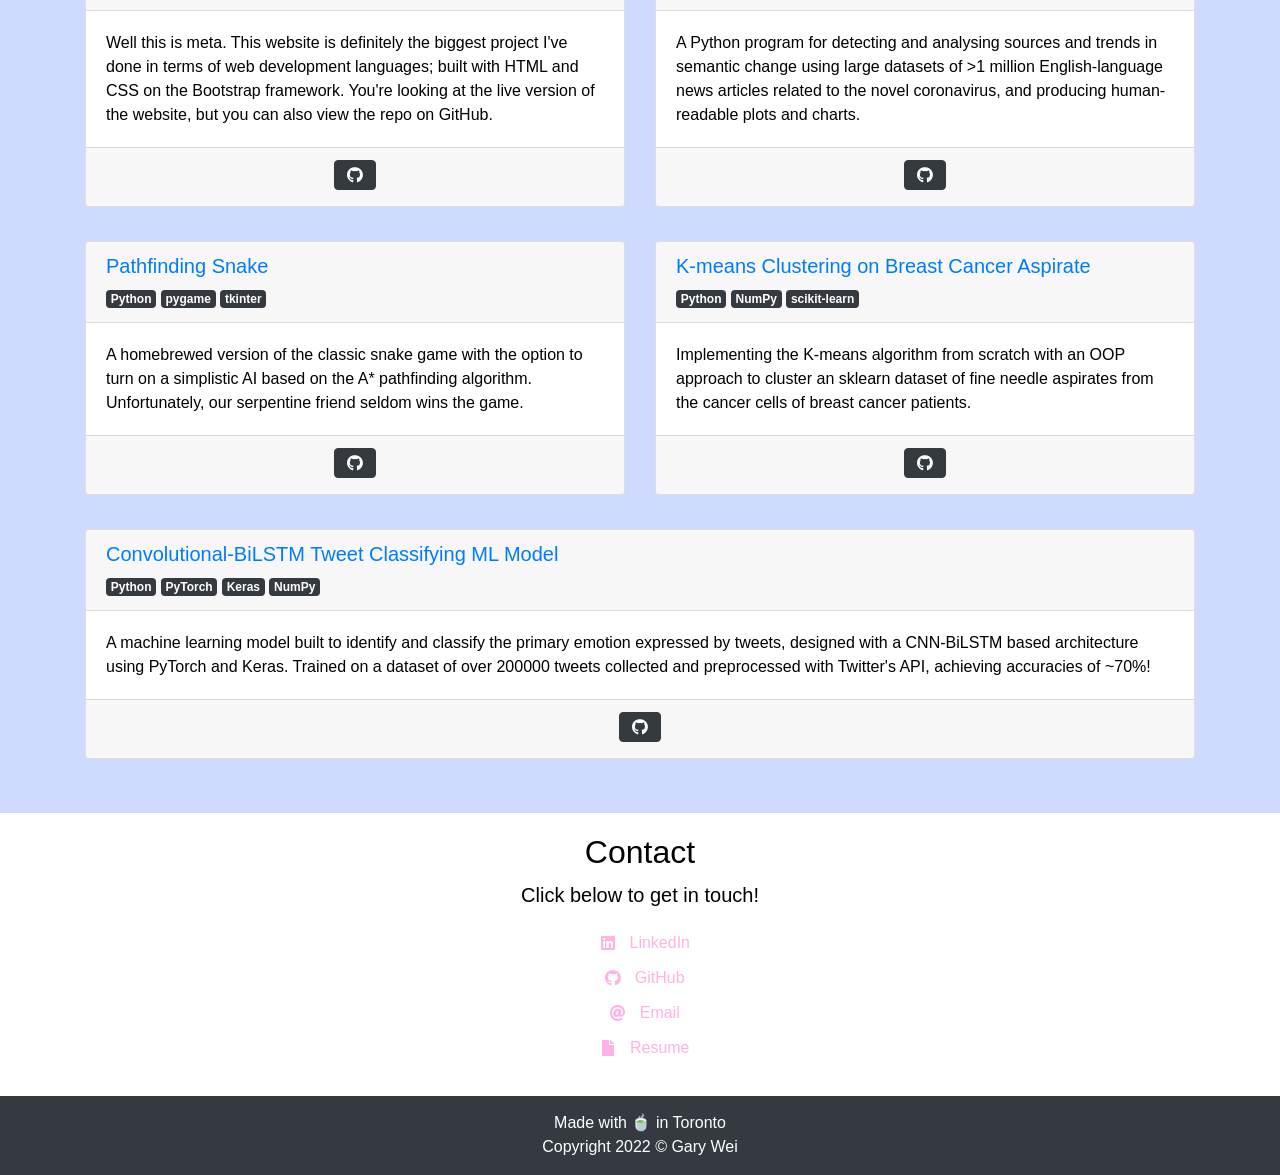
==== commit 02ec712a: "egg test" ====
--- a/index.html
+++ b/index.html
@@ -96,7 +96,7 @@
                         In my spare time I enjoy playing video games with friends, repeatedly 
                         lifting heavy things and putting them down again, and perfecting my marinated
                         ramen 
-                        <a title="egg" href="egg" style="color: #db1e1e">
+                        <a title="egg" href="egg" style="color: #000000">
                             egg
                         </a> 
                         recipe.
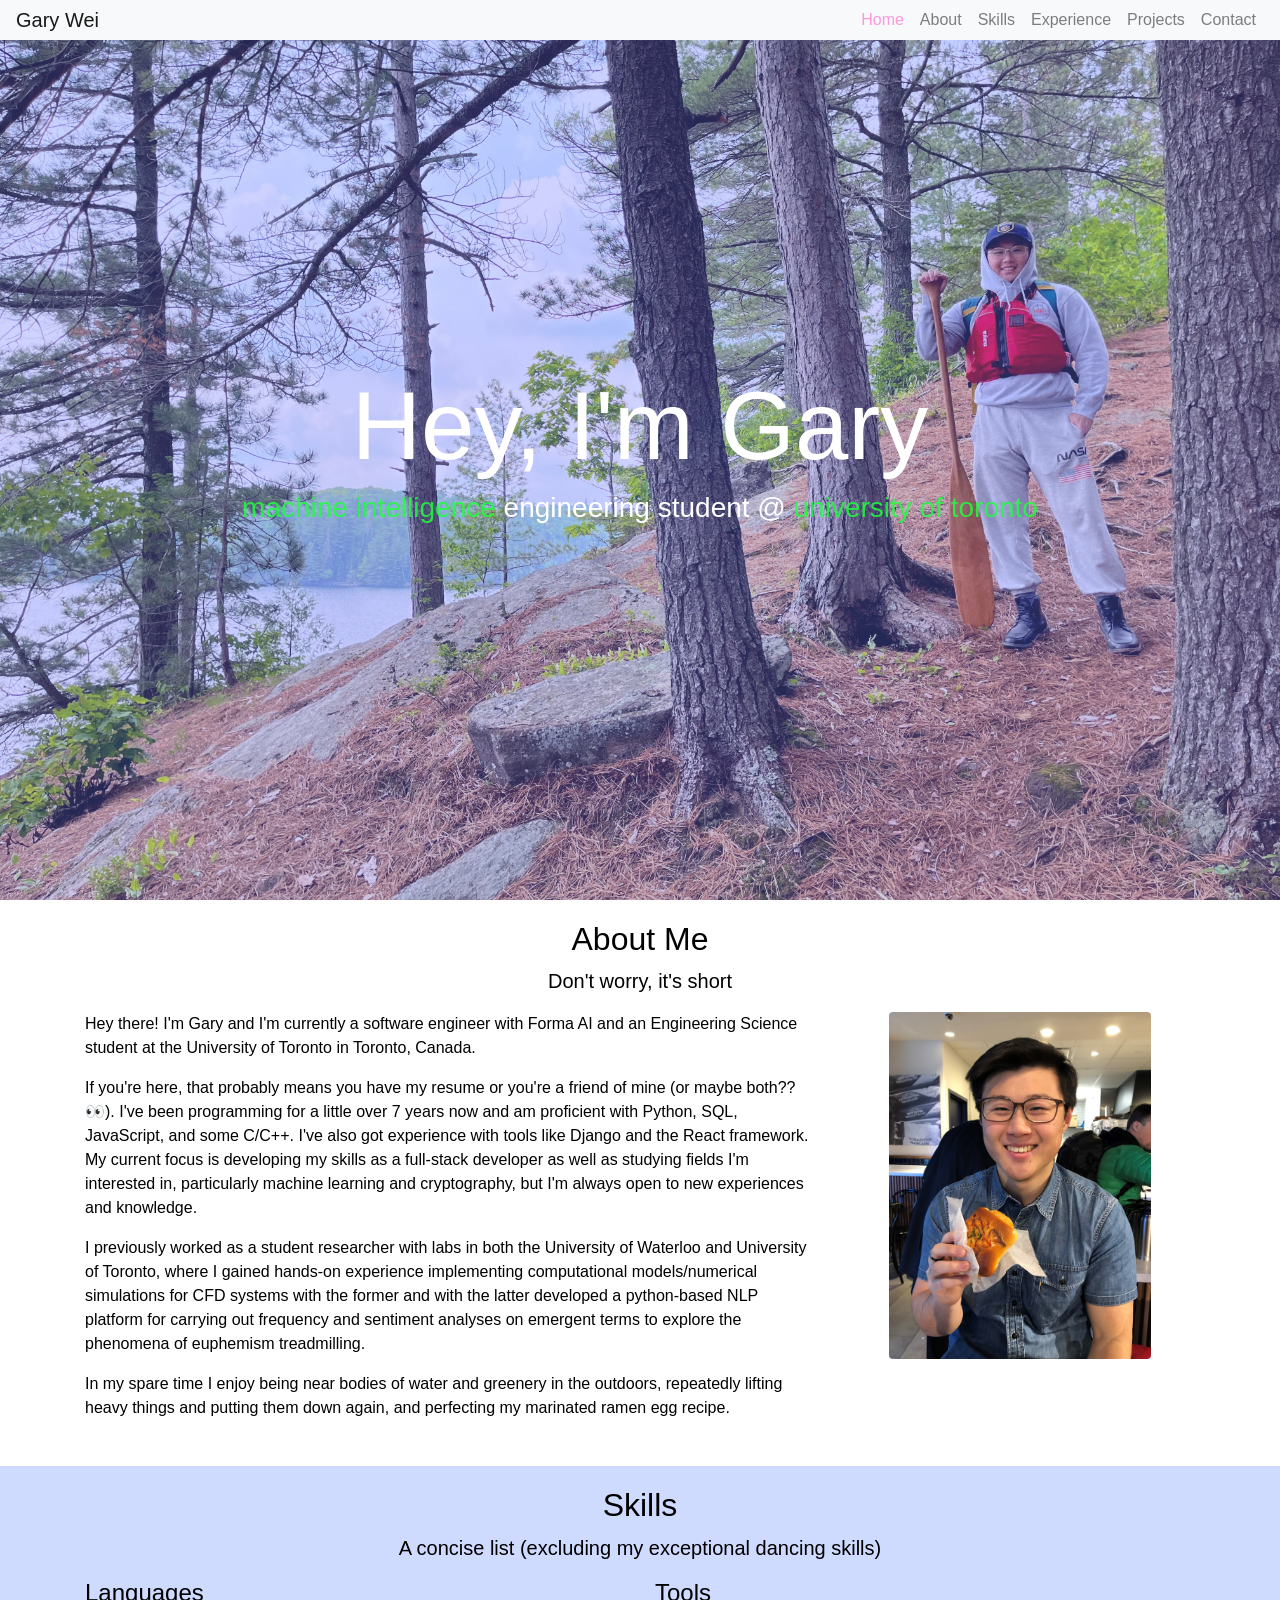
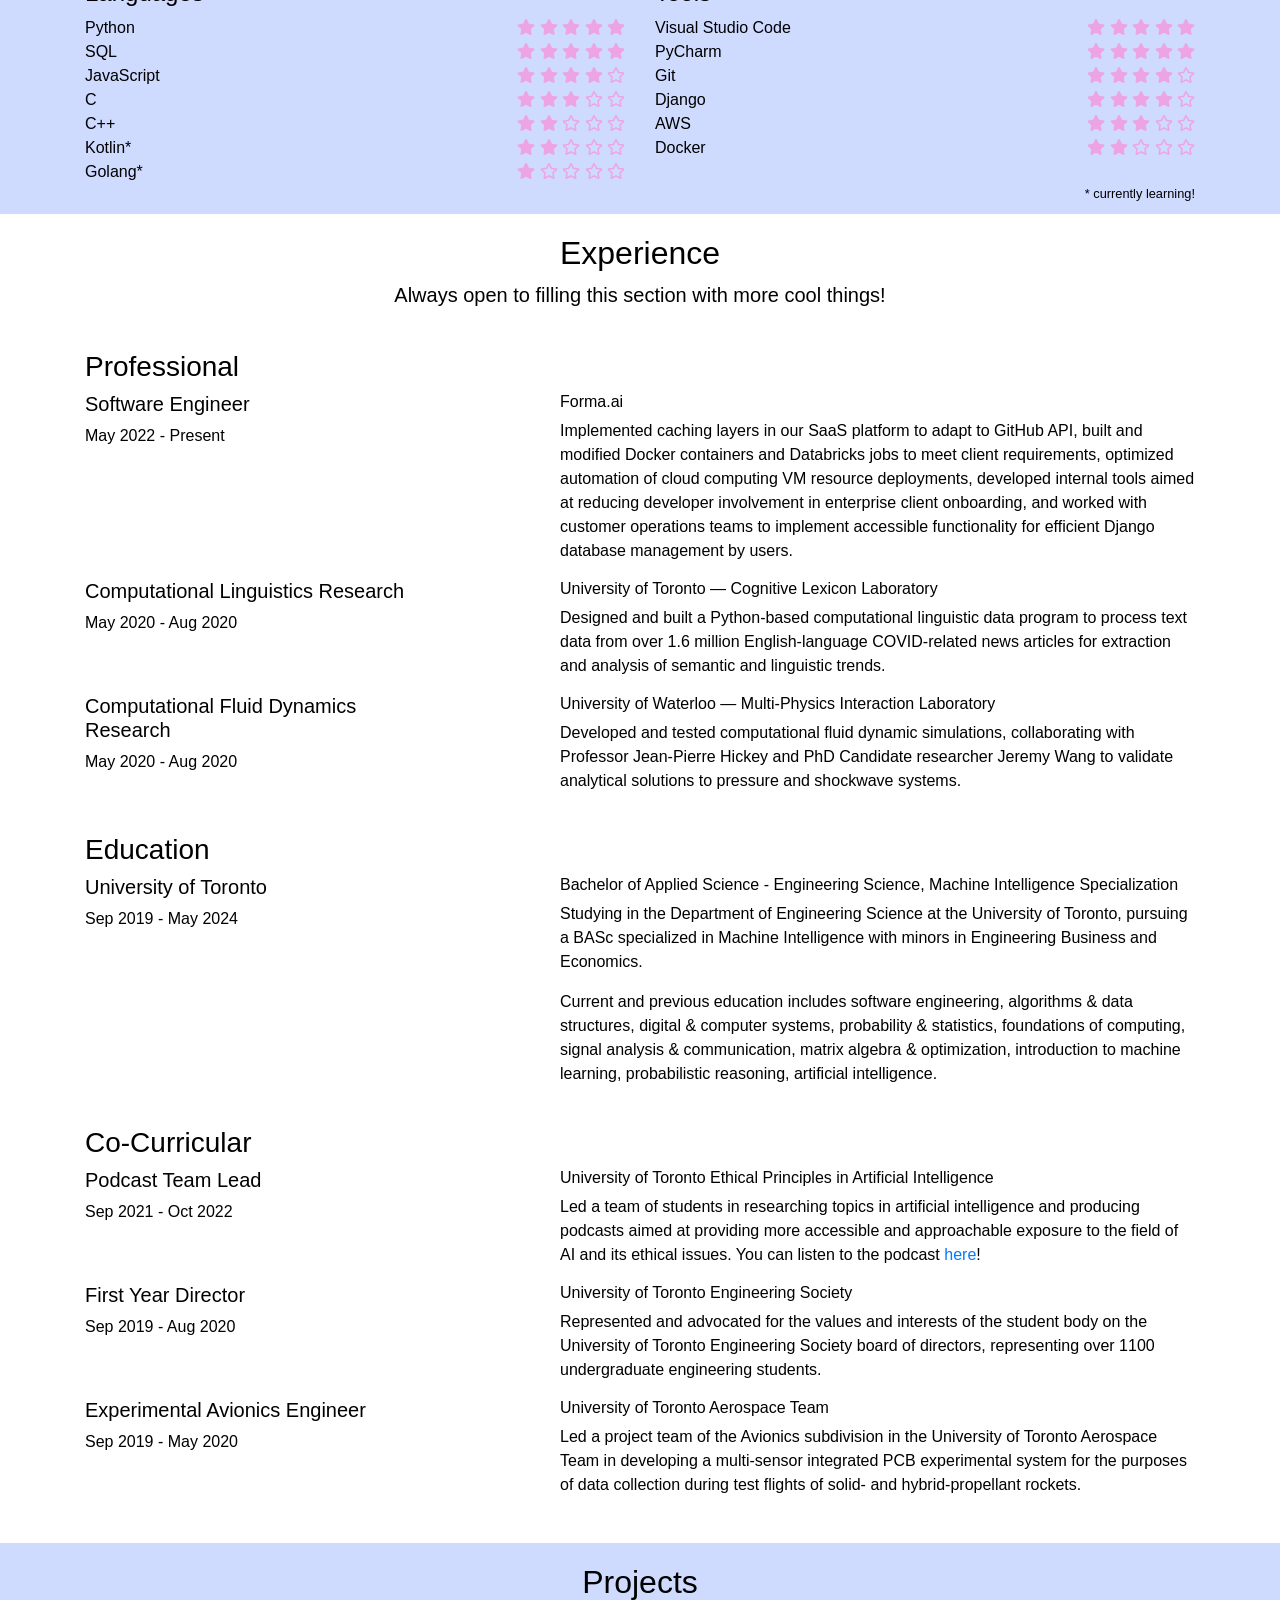
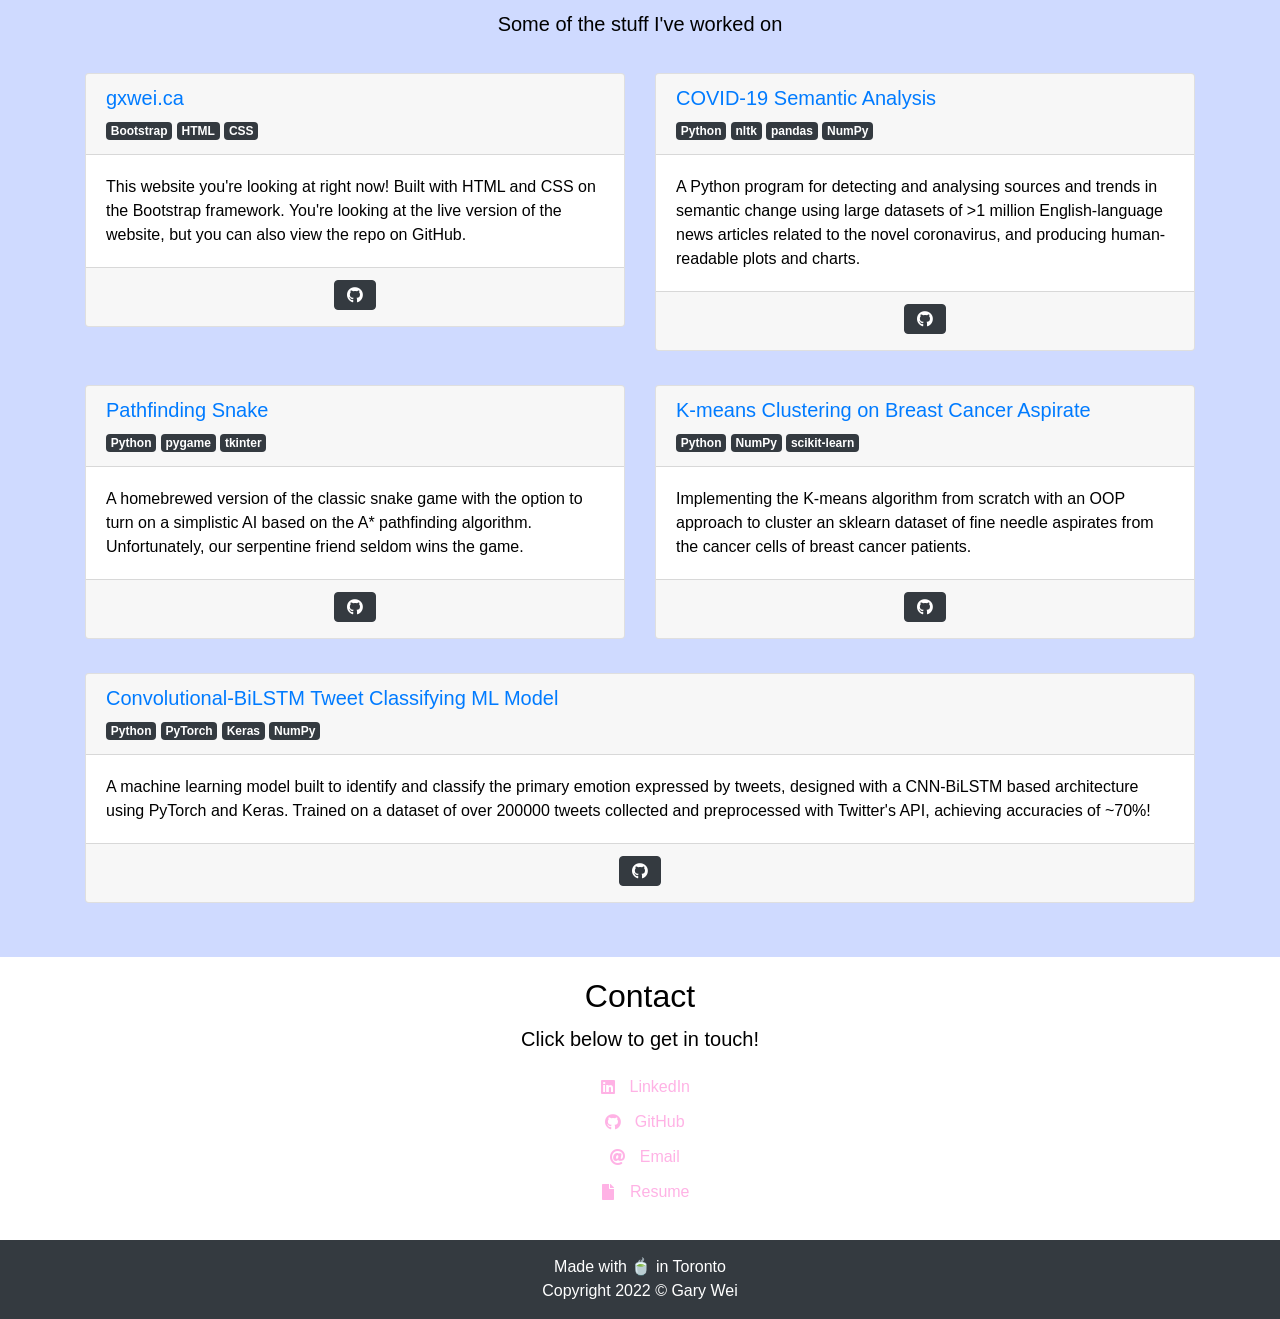
==== commit 3b9ec822: "update for Summer 2023, might do a major rewrite later tho :^)" ====
--- a/index.html
+++ b/index.html
@@ -22,8 +22,8 @@
 </head>
 
 <body data-spy="scroll" data-target=".navbar" data-offset="80" class="vsc-initialized">
+    
     <!-- NAVBAR -->
-
     <nav class="navbar navbar-light bg-light fixed-top navbar-expand-sm py-0" id="navbar">
         <a class="navbar-brand" href="#home">Gary Wei</a>
 
@@ -74,29 +74,31 @@
             <div class="row">
                 <div class="col-md-8">
                     <p>
-                        Hey there! I'm Gary and I'm currently a 3rd year
-                        Engineering Science student at the University of Toronto in Toronto, Canada.
+                        Hey there! I'm Gary and I'm currently a software engineer with
+                        <a href="https://www.forma.ai/" style="color: #000000">
+                            Forma AI
+                        </a> and an Engineering Science student at the University of Toronto in Toronto, Canada.
                     </p>
                     <p>
                         If you're here, that probably means you have my resume or you're a 
                         friend of mine (or maybe both?? 👀). I've been programming for a little 
-                        over 6 years now and am proficient in OOP, primarily with Python and some C/C++.
-                        I've had some exposure to web development with CSS and HTML but this 
-                        website is definitely the biggest thing I've put together. My current focus
-                        is on machine learning, but I'm always open to new experiences and knowledge.
+                        over 7 years now and am proficient with Python, SQL, JavaScript, and some C/C++.
+                        I've also got experience with tools like Django and the React framework.
+                        My current focus is developing my skills as a full-stack developer as
+                        well as studying fields I'm interested in, particularly machine learning and cryptography,
+                        but I'm always open to new experiences and knowledge.
                     </p>
                     <p>
                         I previously worked as a student researcher with labs in both the University 
                         of Waterloo and University of Toronto, where I gained hands-on experience 
-                        implementing computational models/numerical simulations for CFD systems and 
-                        developed a python-based NLP platform for carrying out frequency and sentiment
-                        analyses on emergent terms to explore the phenomena of euphemism treadmilling.
+                        implementing computational models/numerical simulations for CFD systems with the former
+                        and with the latter developed a python-based NLP platform for carrying out frequency and
+                        sentiment analyses on emergent terms to explore the phenomena of euphemism treadmilling.
                     </p>
                     <p id="egg_text">
-                        In my spare time I enjoy playing video games with friends, repeatedly 
-                        lifting heavy things and putting them down again, and perfecting my marinated
-                        ramen 
-                        <a title="egg" href="egg" style="color: #000000">
+                        In my spare time I enjoy being near bodies of water and greenery in the outdoors, repeatedly
+                        lifting heavy things and putting them down again, and perfecting my marinated ramen
+                        <a title="egg" href="hmm" style="color: #000000">
                             egg
                         </a> 
                         recipe.
@@ -130,21 +132,30 @@
                                 <i class="fas fa-star"></i>
                             </span>
                         </li>
+                        <li>SQL
+                            <span class="skills-stars">
+                                <i class="fas fa-star"></i>
+                                <i class="fas fa-star"></i>
+                                <i class="fas fa-star"></i>
+                                <i class="fas fa-star"></i>
+                                <i class="fas fa-star"></i>
+                            </span>
+                        </li>
+                        <li>JavaScript
+                            <span class="skills-stars">
+                                <i class="fas fa-star"></i>
+                                <i class="fas fa-star"></i>
+                                <i class="fas fa-star"></i>
+                                <i class="fas fa-star"></i>
+                                <i class="far fa-star"></i>
+                            </span>
+                        </li>
                         <li>C
                             <span class="skills-stars">
                                 <i class="fas fa-star"></i>
                                 <i class="fas fa-star"></i>
                                 <i class="fas fa-star"></i>
-                                <i class="fas fa-star"></i>
-                                <i class="far fa-star"></i>
-                            </span>
-                        </li>
-                        <li>SQL
-                            <span class="skills-stars">
-                                <i class="fas fa-star"></i>
-                                <i class="fas fa-star"></i>
-                                <i class="fas fa-star"></i>
-                                <i class="fas fa-star"></i>
+                                <i class="far fa-star"></i>
                                 <i class="far fa-star"></i>
                             </span>
                         </li>
@@ -152,30 +163,21 @@
                             <span class="skills-stars">
                                 <i class="fas fa-star"></i>
                                 <i class="fas fa-star"></i>
-                                <i class="fas fa-star"></i>
-                                <i class="far fa-star"></i>
-                                <i class="far fa-star"></i>
-                            </span>
-                        </li>
-                        <li>HTML/CSS
-                            <span class="skills-stars">
-                                <i class="fas fa-star"></i>
-                                <i class="fas fa-star"></i>
-                                <i class="fas fa-star"></i>
-                                <i class="far fa-star"></i>
-                                <i class="far fa-star"></i>
-                            </span>
-                        </li>
-                        <li>TypeScript*
-                            <span class="skills-stars">
-                                <i class="fas fa-star"></i>
-                                <i class="far fa-star"></i>
-                                <i class="far fa-star"></i>
-                                <i class="far fa-star"></i>
-                                <i class="far fa-star"></i>
-                            </span>
-                        </li>
-                        <li>Rust*
+                                <i class="far fa-star"></i>
+                                <i class="far fa-star"></i>
+                                <i class="far fa-star"></i>
+                            </span>
+                        </li>
+                        <li>Kotlin*
+                            <span class="skills-stars">
+                                <i class="fas fa-star"></i>
+                                <i class="fas fa-star"></i>
+                                <i class="far fa-star"></i>
+                                <i class="far fa-star"></i>
+                                <i class="far fa-star"></i>
+                            </span>
+                        </li>
+                        <li>Golang*
                             <span class="skills-stars">
                                 <i class="fas fa-star"></i>
                                 <i class="far fa-star"></i>
@@ -198,6 +200,15 @@
                                 <i class="fas fa-star"></i>
                             </span>
                         </li>
+                        <li>PyCharm
+                            <span class="skills-stars">
+                                <i class="fas fa-star"></i>
+                                <i class="fas fa-star"></i>
+                                <i class="fas fa-star"></i>
+                                <i class="fas fa-star"></i>
+                                <i class="fas fa-star"></i>
+                            </span>
+                        </li>
                         <li>Git
                             <span class="skills-stars">
                                 <i class="fas fa-star"></i>
@@ -207,34 +218,25 @@
                                 <i class="far fa-star"></i>
                             </span>
                         </li>
-                        <li>PyCharm
-                            <span class="skills-stars">
-                                <i class="fas fa-star"></i>
-                                <i class="fas fa-star"></i>
-                                <i class="fas fa-star"></i>
-                                <i class="fas fa-star"></i>
+                        <li>Django
+                            <span class="skills-stars">
+                                <i class="fas fa-star"></i>
+                                <i class="fas fa-star"></i>
+                                <i class="fas fa-star"></i>
+                                <i class="fas fa-star"></i>
+                                <i class="far fa-star"></i>
+                            </span>
+                        </li>
+                        <li>AWS
+                            <span class="skills-stars">
+                                <i class="fas fa-star"></i>
+                                <i class="fas fa-star"></i>
+                                <i class="fas fa-star"></i>
+                                <i class="far fa-star"></i>
                                 <i class="far fa-star"></i>
                             </span>
                         </li>
                         <li>Docker
-                            <span class="skills-stars">
-                                <i class="fas fa-star"></i>
-                                <i class="fas fa-star"></i>
-                                <i class="fas fa-star"></i>
-                                <i class="far fa-star"></i>
-                                <i class="far fa-star"></i>
-                            </span>
-                        </li>
-                        <li>Django*
-                            <span class="skills-stars">
-                                <i class="fas fa-star"></i>
-                                <i class="fas fa-star"></i>
-                                <i class="far fa-star"></i>
-                                <i class="far fa-star"></i>
-                                <i class="far fa-star"></i>
-                            </span>
-                        </li>
-                        <li>AWS*
                             <span class="skills-stars">
                                 <i class="fas fa-star"></i>
                                 <i class="fas fa-star"></i>
@@ -257,7 +259,7 @@
             <!-- <h1> </h1>
             <h2> </h2> -->
             <h2 class="text-center">Experience</h2>
-            <p class="lead text-center" id="experience-blurb">Wanna help me fill this part out? 😉</p>
+            <p class="lead text-center" id="experience-blurb">Always open to filling this section with more cool things!</p>
             
             <br>
             <h3>Professional</h3>
@@ -268,9 +270,17 @@
                 </div>
                 <div class="col-1"></div>
                 <div class="col-7">
-                    <h6>Forma.ai</h6>
-                    <p>
-                        Currently working on the backend team as an intern software engineer, hoping to contribute to the efficiency and improvement of our platform!
+                    <h6>
+                        <a title="forma" href="https://www.forma.ai/" style="color: #000000">
+                            Forma.ai
+                        </a>
+                    </h6>
+                    <p>
+                        Implemented caching layers in our SaaS platform to adapt to GitHub API, built and modified Docker
+                        containers and Databricks jobs to meet client requirements, optimized automation of cloud
+                        computing VM resource deployments, developed internal tools aimed at reducing developer
+                        involvement in enterprise client onboarding, and worked with customer operations teams to
+                        implement accessible functionality for efficient Django database management by users.
                     </p>
                 </div>
             </div>
@@ -283,10 +293,9 @@
                 <div class="col-7">
                     <h6>University of Toronto — Cognitive Lexicon Laboratory</h6>
                     <p>
-                        Developed an NLP data platform with Python to process text data 
-                        from over 1.6 million global English-language news articles related to 
-                        COVID-19 to analyse semantic and linguistic trends, exploring the euphemism
-                        treadmilling phenomenon
+                        Designed and built a Python-based computational linguistic data program to process text data
+                        from over 1.6 million English-language COVID-related news articles for extraction and
+                        analysis of semantic and linguistic trends.
                     </p>
                 </div>
             </div>
@@ -297,11 +306,15 @@
                 </div>
                 <div class="col-1"></div>
                 <div class="col-7">
-                    <h6>University of Waterloo — Multi-Physics Interaction Laboratory</h6>
-                    <p>
-                        Worked with PhD Candidate researcher and other research interns to build 
-                        computational fluid dynamic simulations and validate analytical solutions 
-                        to pressure and shockwave systems historically limited to numerical solutions.
+                    <h6>University of Waterloo —
+                        <a href="https://www.mpilab.ca/home" style="color: #000000">
+                            Multi-Physics Interaction Laboratory
+                        </a>
+                    </h6>
+                    <p>
+                        Developed and tested computational fluid dynamic simulations, collaborating with Professor
+                        Jean-Pierre Hickey and PhD Candidate researcher Jeremy Wang to validate analytical solutions to
+                        pressure and shockwave systems.
                     </p>
                 </div>
             </div>
@@ -311,18 +324,20 @@
             <div class="row">
                 <div class="col-4">
                     <h5>University of Toronto</h5>
-                    <p>Sep 2019 - Apr 2023</p>
+                    <p>Sep 2019 - May 2024</p>
                 </div>
                 <div class="col-1"></div>
                 <div class="col-7">
                     <h6>Bachelor of Applied Science - Engineering Science, Machine Intelligence Specialization</h6>
                     <p>
-                        Studying in the Department of Engineering Science at the University of 
-                        Toronto, pursuing a BASc specialized in Machine Intelligence with minors in Engineering Business and Economics.
+                        Studying in the Department of Engineering Science at the University of Toronto, pursuing a BASc
+                        specialized in Machine Intelligence with minors in Engineering Business and Economics.
                     </p>
                     <P>    
                         Current and previous education includes software engineering,
-                        algorithms & data structures, digital & computer systems, probability & statistics, foundations of computing, signal analysis & communication, matrix algebra & optimization, introduction to machine learning, probabilistic reasoning, artificial intelligence.
+                        algorithms & data structures, digital & computer systems, probability & statistics,
+                        foundations of computing, signal analysis & communication, matrix algebra & optimization,
+                        introduction to machine learning, probabilistic reasoning, artificial intelligence.
                     </p>
                 </div>
             </div>
@@ -332,13 +347,15 @@
             <div class="row">
                 <div class="col-4">
                     <h5>Podcast Team Lead</h5>
-                    <p>Sep 2021 - Present</p>
+                    <p>Sep 2021 - Oct 2022</p>
                 </div>
                 <div class="col-1"></div>
                 <div class="col-7">
                     <h6>University of Toronto Ethical Principles in Artificial Intelligence</h6>
                     <p>
-                        Leading a team of students in researching topics in artificial intelligence and producing podcasts aimed at providing more accessible  and approachable exposure to the field of AI and its ethical issues. You can listen to the podcast <a href="https://anchor.fm/epai2">here</a>!
+                        Led a team of students in researching topics in artificial intelligence and producing podcasts
+                        aimed at providing more accessible and approachable exposure to the field of AI and
+                        its ethical issues. You can listen to the podcast <a href="https://anchor.fm/epai2">here</a>!
                     </p>
                 </div>
             </div>
@@ -369,7 +386,7 @@
                         Led a project team of the Avionics subdivision in the University of Toronto 
                         Aerospace Team in developing a multi-sensor integrated PCB experimental 
                         system for the purposes of data collection during test flights of solid- 
-                        and hybrid-propellant rockets
+                        and hybrid-propellant rockets.
                     </p>
                 </div>
             </div>
@@ -396,9 +413,8 @@
                                 </div>
                                 <div class="card-body">
                                     <p class="card-text"> 
-                                        Well this is meta. This website is definitely the biggest project
-                                        I've done in terms of web development languages; built with HTML and CSS 
-                                        on the Bootstrap framework. You're looking at the live version of the 
+                                        This website you're looking at right now! Built with HTML and CSS
+                                        on the Bootstrap framework. You're looking at the live version of the
                                         website, but you can also view the repo on GitHub.
                                     </p>
                                 </div>
@@ -532,8 +548,7 @@
                 <br>
                     
             </div>
-        </div>
-    <!-- </div> -->
+    </div>
     
     <!-- CONTACT -->
     <div class="background-white">
--- a/style.css
+++ b/style.css
@@ -33,11 +33,7 @@
 }
 
 #home a {
-	color: #ffbce9a1; /* main subheading */
-}
-
-egg_text a {
-	color: #000000a1; /* egg */
+	color: rgba(30, 255, 60, 0.84); /* main subheading */
 }
 
 .navbar-text {
@@ -131,6 +127,4 @@
 #projects-blurb {
 	padding: 0px !important;
 	margin: 0px !important;
-}
-
-
+}
